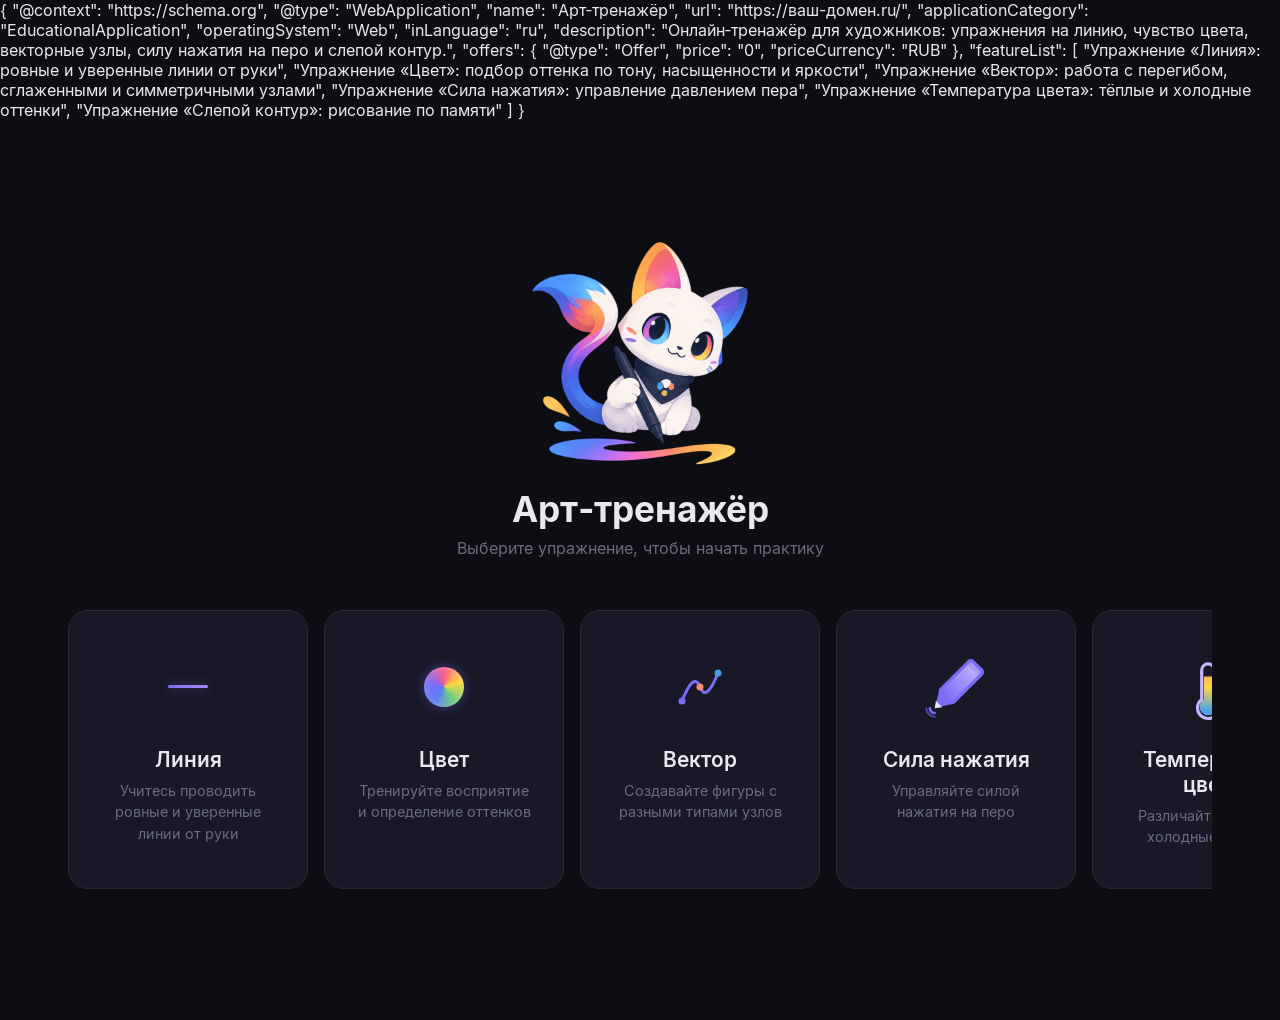
==== index.html @ abe018bd "Initial commit" ====
<!DOCTYPE html>
<html lang="ru">

<head>
    <meta charset="UTF-8">
    <meta name="viewport" content="width=device-width, initial-scale=1.0">

    <!-- === SEO === -->
    <meta name="description" content="Бесплатный онлайн‑тренажёр для художников: уверенные линии от руки, чувство цвета и его температура, работа с узлами вектора, сила нажатия на перо и слепой контур. Занимайтесь каждый день — прогресс сохраняется.">
    <meta name="robots" content="index, follow">
    <meta name="theme-color" content="#1a1a24">
    <link rel="canonical" href="https://drawtrainer.art/">
    <meta name="yandex-verification" content="c99fb7ca40ccc6b2" />

    <!-- Open Graph (как ссылка выглядит в соцсетях и мессенджерах) -->
    <meta property="og:type" content="website">
    <meta property="og:site_name" content="Арт‑тренажёр">
    <meta property="og:title" content="Арт‑тренажёр — упражнения для художников: линия, цвет, вектор, слепой контур">
    <meta property="og:description" content="Бесплатный онлайн‑тренажёр для художников: уверенные линии, чувство цвета, работа с вектором и слепой контур. Практикуйтесь каждый день.">
    <meta property="og:url" content="https://drawtrainer.art/">
    <meta property="og:image" content="https://drawtrainer.art/og-cover.png">
    <meta property="og:locale" content="ru_RU">
    <meta name="twitter:card" content="summary_large_image">
    <meta name="twitter:title" content="Арт‑тренажёр — упражнения для художников">
    <meta name="twitter:description" content="Линия, цвет, вектор, сила нажатия и слепой контур — бесплатные ежедневные упражнения для художников.">
    <meta name="twitter:image" content="https://drawtrainer.art/og-cover.png">

    <!-- Структурированные данные для расширенного сниппета в поиске -->
    {
      "@context": "https://schema.org",
      "@type": "WebApplication",
      "name": "Арт‑тренажёр",
      "url": "https://ваш-домен.ru/",
      "applicationCategory": "EducationalApplication",
      "operatingSystem": "Web",
      "inLanguage": "ru",
      "description": "Онлайн‑тренажёр для художников: упражнения на линию, чувство цвета, векторные узлы, силу нажатия на перо и слепой контур.",
      "offers": { "@type": "Offer", "price": "0", "priceCurrency": "RUB" },
      "featureList": [
        "Упражнение «Линия»: ровные и уверенные линии от руки",
        "Упражнение «Цвет»: подбор оттенка по тону, насыщенности и яркости",
        "Упражнение «Вектор»: работа с перегибом, сглаженными и симметричными узлами",
        "Упражнение «Сила нажатия»: управление давлением пера",
        "Упражнение «Температура цвета»: тёплые и холодные оттенки",
        "Упражнение «Слепой контур»: рисование по памяти"
      ]
    }
    </script>
    <title>Арт‑тренажёр — бесплатные упражнения для художников: линия, цвет, вектор, слепой контур</title>
    <link rel="stylesheet" href="styles.css">
    <link rel="icon" href="favicon.png" type="image/x-icon">
    <style>
        /* --- Экран «Сила нажатия» --- */
        #screen-pressure {
            display: none;
            flex-direction: column;
            height: 100vh;
            width: 100%;
        }

        #pressure-playfield {
            position: relative;
            display: flex;
            flex-direction: column;
            flex: 1 1 auto;
            padding: 0 1rem 0.5rem;
            gap: 0.5rem;
            min-height: 0;
        }

        .pressure-hud {
            display: flex;
            gap: 1.5rem;
            align-items: center;
            justify-content: flex-end;
            padding: 0.25rem 0.15rem;
        }

        .pressure-hud .hud-item {
            display: flex;
            flex-direction: column;
            align-items: flex-end;
            line-height: 1.1;
        }

        .pressure-hud .hud-label {
            font-size: 0.7rem;
            text-transform: uppercase;
            letter-spacing: 0.05em;
            color: rgba(255, 255, 255, 0.45);
        }

        .pressure-hud .hud-value {
            display: inline-block;
            font-size: 1.35rem;
            font-weight: 700;
            font-variant-numeric: tabular-nums;
            color: #c4b5fd;
        }

        .pressure-hud .hud-speed .hud-value {
            color: #7dd3fc;
            transition: color 0.35s ease;
        }

        .pressure-hud .hud-speed.pulse .hud-value {
            animation: speedPulse 0.65s ease;
        }

        .pressure-hud .hud-best .hud-value {
            color: #ffd93d;
            font-size: 1.1rem;
        }

        @keyframes speedPulse {
            0% { transform: scale(1); color: #7dd3fc; text-shadow: none; }
            18% { transform: scale(1.55); color: #ffd93d; text-shadow: 0 0 18px rgba(255, 217, 61, 0.95), 0 0 36px rgba(255, 217, 61, 0.55); }
            55% { transform: scale(1.18); color: #ffd93d; text-shadow: 0 0 10px rgba(255, 217, 61, 0.45); }
            100% { transform: scale(1); color: #7dd3fc; text-shadow: none; }
        }

        .pressure-settings {
            display: flex;
            align-items: center;
            gap: 0.75rem;
            padding: 0.5rem 0.85rem;
            border-radius: 10px;
            background: rgba(255, 255, 255, 0.04);
            border: 1px solid rgba(255, 255, 255, 0.06);
            font-size: 0.9rem;
            color: rgba(255, 255, 255, 0.8);
            flex-wrap: wrap;
        }

        .pressure-settings label {
            display: flex;
            align-items: center;
            gap: 0.5rem;
            flex: 1 1 180px;
            min-width: 0;
        }

        .pressure-settings .btn-reset-game {
            flex: 0 0 auto;
        }

        .pressure-settings #pressure-smooth-val {
            min-width: 2ch;
            text-align: right;
            font-variant-numeric: tabular-nums;
            color: #c4b5fd;
            font-weight: 600;
        }

        .pressure-settings input[type="range"] {
            flex: 1 1 auto;
            min-width: 100px;
            accent-color: #7b6cf6;
            cursor: pointer;
        }

        .pressure-settings #pressure-sens-val {
            min-width: 2.5ch;
            text-align: right;
            font-variant-numeric: tabular-nums;
            color: #c4b5fd;
            font-weight: 600;
        }

        .pressure-settings .btn-reset-game {
            border: 1px solid rgba(255, 255, 255, 0.12);
            background: transparent;
            color: rgba(255, 255, 255, 0.75);
            padding: 0.35rem 0.85rem;
            border-radius: 8px;
            font-size: 0.85rem;
            cursor: pointer;
            font-family: inherit;
            transition: background 0.15s ease;
        }

        .pressure-settings .btn-reset-game:hover {
            background: rgba(255, 255, 255, 0.06);
            color: #fff;
        }

        #pressure-canvas-wrap {
            position: relative;
            flex: 1 1 auto;
            min-height: 260px;
            border-radius: 14px;
            overflow: hidden;
            background: #1a1a24;
            box-shadow: 0 8px 30px rgba(0, 0, 0, 0.35), inset 0 0 0 1px rgba(255, 255, 255, 0.05);
        }

        #pressureCanvas {
            display: block;
            touch-action: none;
            cursor: crosshair;
        }

        .speed-up-flash {
            position: absolute;
            left: 50%;
            top: 42%;
            transform: translate(-50%, -50%);
            font-size: 2.2rem;
            font-weight: 800;
            letter-spacing: 0.02em;
            color: #ffd93d;
            text-shadow: 0 0 22px rgba(255, 217, 61, 0.9), 0 0 44px rgba(255, 217, 61, 0.4);
            pointer-events: none;
            opacity: 0;
            z-index: 5;
            user-select: none;
            -webkit-user-select: none;
        }

        .speed-up-flash.show {
            animation: speedFlash 0.9s ease-out forwards;
        }

        @keyframes speedFlash {
            0% { opacity: 0; transform: translate(-50%, 0) scale(0.4); }
            18% { opacity: 1; transform: translate(-50%, -6px) scale(1.35); }
            55% { opacity: 1; transform: translate(-50%, -22px) scale(1.1); }
            100% { opacity: 0; transform: translate(-50%, -66px) scale(1); }
        }

        .pressure-hint {
            text-align: center;
            font-size: 0.85rem;
            color: rgba(255, 255, 255, 0.55);
            padding: 0.15rem 0.5rem 0.4rem;
            user-select: none;
            min-height: 1.4em;
        }

        #pressure-modal-start,
        #pressure-modal-fail {
            position: absolute;
            inset: 0;
            background: rgba(0, 0, 0, 0.85);
            backdrop-filter: blur(4px);
            -webkit-backdrop-filter: blur(4px);
            display: flex;
            align-items: center;
            justify-content: center;
            flex-direction: column;
            z-index: 20;
            padding: 1rem;
            text-align: center;
            touch-action: none;
            -webkit-touch-callout: none;
            user-select: none;
            -webkit-user-select: none;
        }

                .card-icon.icon-temperature {
            display: flex;
            align-items: center;
            justify-content: center;
        }
        .card-icon.icon-temperature svg {
            width: 70%;  /* Уменьшаем до 80%, чтобы сравняться с пером */
            height: 100%;
            display: block;
        }

        #screen-temperature {
            display: none;
            flex-direction: column;
            height: 100vh;
            height: 100dvh;
            width: 100%;
            overflow: hidden;
        }

        #screen-temperature.hidden {
            display: none;
        }

        .temperature-content {
            position: relative;
            flex: 1 1 auto;
            min-height: 0;
            display: flex;
            flex-direction: column;
            padding: 0.5rem 1rem 1rem;
            overflow-y: auto;
        }

        #temperature-game-screen {
            display: flex;
            flex-direction: column;
            gap: 1rem;
            flex: 1 1 auto;
        }

        .temperature-hud {
            display: flex;
            justify-content: space-between;
            gap: 1rem;
            padding: 0.5rem 0.85rem;
            background: rgba(255, 255, 255, 0.04);
            border-radius: 10px;
            border: 1px solid rgba(255, 255, 255, 0.06);
        }

        .temperature-hud-item {
            display: flex;
            flex-direction: column;
        }

        .temperature-hud-label {
            font-size: 0.7rem;
            text-transform: uppercase;
            letter-spacing: 0.05em;
            color: rgba(255, 255, 255, 0.45);
        }

        .temperature-hud-value {
            font-size: 1.05rem;
            font-weight: 600;
            font-variant-numeric: tabular-nums;
            color: #c4b5fd;
        }

        .temperature-play-area {
            flex: 1 1 auto;
            display: flex;
            align-items: center;
            justify-content: center;
            min-height: 220px;
            padding: 0.75rem 0;
        }

        #temperature-color-swatch {
            width: min(65vw, 260px);
            height: min(65vw, 260px);
            border-radius: 16px;
            box-shadow: 0 8px 30px rgba(0, 0, 0, 0.4), inset 0 0 0 1px rgba(255, 255, 255, 0.08);
            transition: background 0.3s ease;
        }

        #temperature-pair-area {
            display: flex;
            gap: 1rem;
            width: 100%;
            max-width: 500px;
            justify-content: center;
        }

        .temperature-pair-swatch {
            flex: 1 1 0;
            aspect-ratio: 1 / 1;
            max-width: 200px;
            border-radius: 16px;
            border: 3px solid transparent;
            cursor: pointer;
            font-family: inherit;
            transition: border-color 0.15s ease, transform 0.1s ease, box-shadow 0.15s ease;
            box-shadow: 0 8px 24px rgba(0, 0, 0, 0.35), inset 0 0 0 1px rgba(255, 255, 255, 0.08);
            padding: 0;
        }

        .temperature-pair-swatch:hover:not(:disabled) {
            border-color: rgba(196, 181, 253, 0.55);
            transform: scale(1.02);
        }

        .temperature-pair-swatch:disabled {
            cursor: default;
            pointer-events: none;
        }

        .temperature-pair-swatch.correct {
            border-color: #6bcf7f;
            box-shadow: 0 0 0 3px rgba(107, 207, 127, 0.4), 0 8px 24px rgba(0, 0, 0, 0.35);
        }
        .temperature-pair-swatch.incorrect {
            border-color: #f05e5e;
            box-shadow: 0 0 0 3px rgba(240, 94, 94, 0.4), 0 8px 24px rgba(0, 0, 0, 0.35);
        }

        .temperature-controls {
            display: flex;
            flex-direction: column;
            gap: 0.5rem;
            padding: 0.75rem 0.85rem;
            background: rgba(255, 255, 255, 0.04);
            border-radius: 10px;
            border: 1px solid rgba(255, 255, 255, 0.06);
        }

        .temperature-slider-labels {
            display: flex;
            justify-content: space-between;
            font-size: 0.75rem;
            color: rgba(255, 255, 255, 0.55);
        }

        #temperature-slider {
            width: 100%;
            height: 26px;
            accent-color: #7b6cf6;
            cursor: pointer;
        }
        #temperature-slider:disabled {
            cursor: default;
            opacity: 0.6;
        }

        .temperature-slider-value {
            display: flex;
            justify-content: center;
        }

        .temperature-slider-value span {
            font-size: 1.3rem;
            font-weight: 700;
            font-variant-numeric: tabular-nums;
            color: #c4b5fd;
            min-width: 3ch;
            text-align: center;
        }

        #temperature-check-btn {
            align-self: center;
        }

        #temperature-check-btn:disabled {
            opacity: 0.45;
            cursor: not-allowed;
        }

        .temperature-pair-instruction {
            text-align: center;
            font-size: 0.9rem;
            color: rgba(255, 255, 255, 0.65);
            padding: 0.25rem 0;
        }

        .temperature-feedback {
            min-height: 3em;
            display: flex;
            flex-direction: column;
            align-items: center;
            justify-content: center;
            gap: 0.25rem;
            padding: 0.5rem 0.75rem;
            border-radius: 10px;
            font-size: 0.9rem;
            text-align: center;
            transition: background 0.2s ease;
        }
        .temperature-feedback.ok {
            background: rgba(107, 207, 127, 0.12);
            color: #8ee89f;
        }
        .temperature-feedback.warn {
            background: rgba(255, 200, 60, 0.12);
            color: #ffd93d;
        }
        .temperature-feedback.err {
            background: rgba(240, 94, 94, 0.12);
            color: #f08080;
        }

        .temperature-feedback .temperature-feedback-main {
            font-weight: 600;
            font-size: 1rem;
        }
        .temperature-feedback .temperature-feedback-detail {
            font-size: 0.85rem;
            opacity: 0.85;
        }

        .temperature-modal {
            position: absolute;
            inset: 0;
            background: rgba(0, 0, 0, 0.85);
            backdrop-filter: blur(4px);
            -webkit-backdrop-filter: blur(4px);
            display: flex;
            align-items: center;
            justify-content: center;
            z-index: 20;
            padding: 1rem;
            text-align: center;
            touch-action: none;
        }

        .temperature-tip {
            font-size: 0.8rem;
            color: rgba(255, 255, 255, 0.45);
            text-align: center;
            padding: 0 0.5rem;
            margin-top: -0.25rem;
            line-height: 1.35;
        }

        @media (max-width: 420px) {
            .temperature-tip {
                font-size: 0.75rem;
            }
        }
    </style>
</head>

<body>
    <!-- Yandex.Metrika counter -->
<script type="text/javascript">
    (function(m,e,t,r,i,k,a){
        m[i]=m[i]||function(){(m[i].a=m[i].a||[]).push(arguments)};
        m[i].l=1*new Date();
        for (var j = 0; j < document.scripts.length; j++) {if (document.scripts[j].src === r) { return; }}
        k=e.createElement(t),a=e.getElementsByTagName(t)[0],k.async=1,k.src=r,a.parentNode.insertBefore(k,a)
    })(window, document,'script','https://mc.yandex.ru/metrika/tag.js?id=114310642', 'ym');

    ym(114310642, 'init', {ssr:true, webvisor:true, clickmap:true, ecommerce:"dataLayer", referrer: document.referrer, url: location.href, accurateTrackBounce:true, trackLinks:true});
</script>
<noscript><div><img src="https://mc.yandex.ru/watch/114310642" style="position:absolute; left:-9999px;" alt="" /></div></noscript>
<!-- /Yandex.Metrika counter -->

    <!-- Текстовый блок для поисковых систем и пользователей без JavaScript -->
    <noscript>
        <div style="max-width:640px;margin:2rem auto;padding:1rem 1.5rem;background:rgba(255,255,255,0.05);border-radius:12px;color:#c4b5fd;font-size:0.95rem;">
            <h2>Арт‑тренажёр — упражнения для художников</h2>
            <p>Бесплатный веб‑тренажёр для ежедневной практики рисования. В него входят шесть упражнений:</p>
            <ul>
                <li><strong>Линия</strong> — учит проводить ровные и уверенные линии от руки;</li>
                <li><strong>Цвет</strong> — тренирует восприятие оттенков по тону, насыщенности и яркости;</li>
                <li><strong>Вектор</strong> — работа с узлами и направляющими кривых;</li>
                <li><strong>Сила нажатия</strong> — управление давлением на перо;</li>
                <li><strong>Температура цвета</strong> — различение тёплых и холодных оттенков;</li>
                <li><strong>Слепой контур</strong> — запоминание фигуры и рисование по памяти.</li>
            </ul>
            <p>Для работы приложения включите JavaScript.</p>
        </div>
    </noscript>

    <div id="screen-menu">
        <header class="header">
            <img class="logo" src="mascot.png" alt="Логотип Арт‑тренажёра — маскот приложения">
            <h1>Арт‑тренажёр</h1>
            <p>Выберите упражнение, чтобы начать практику</p>
        </header>
        <nav class="menu">
            <a href="#" onclick="App.startExercise('line'); return false;">
                <div class="card-icon icon-line"></div>
                <div class="card-title">Линия</div>
                <div class="card-desc">Учитесь проводить ровные и уверенные линии от руки</div>
            </a>
            <a href="#" onclick="App.startExercise('color'); return false;">
                <div class="card-icon icon-color"></div>
                <div class="card-title">Цвет</div>
                <div class="card-desc">Тренируйте восприятие и определение оттенков</div>
            </a>
            <a href="#" onclick="App.startExercise('vector'); return false;">
                <div class="card-icon icon-vector"></div>
                <div class="card-title">Вектор</div>
                <div class="card-desc">Создавайте фигуры с разными типами узлов</div>
            </a>
            <a href="#" onclick="App.startExercise('pressure'); return false;">
                <div class="card-icon icon-pressure">
                    <svg viewBox="0 0 24 24" xmlns="http://www.w3.org/2000/svg" aria-hidden="true">
                        <g transform="rotate(45 12 12)">
                            <rect x="9" y="2" width="6" height="15" rx="1" fill="url(#pencilGrad)" stroke="#7b6cf6" stroke-width="1.1"/>
                            <path d="M9 17 L 15 17 L 12 22 Z" fill="#7b6cf6"/>
                            <path d="M10.5 20 L 12 22 L 13.5 20 Z" fill="#fff" opacity="0.85"/>
                            <rect x="9" y="2" width="6" height="2" fill="#7b6cf6" opacity="0.35"/>
                        </g>
                        <defs>
                            <linearGradient id="pencilGrad" x1="0" y1="0" x2="0" y2="1">
                                <stop offset="0%" stop-color="#c4b5fd"/>
                                <stop offset="100%" stop-color="#7b6cf6"/>
                            </linearGradient>
                        </defs>
                        <path d="M 4.9 20.7 A 1.6 1.6 0 0 1 3.3 19.1" stroke="#7b6cf6" stroke-width="0.9" fill="none" stroke-linecap="round" opacity="0.95"/>
                        <path d="M 4.9 21.9 A 2.8 2.8 0 0 1 2.1 19.1" stroke="#7b6cf6" stroke-width="0.7" fill="none" stroke-linecap="round" opacity="0.55"/>
                    </svg>
                </div>
                <div class="card-title">Сила нажатия</div>
                <div class="card-desc">Управляйте силой нажатия на перо</div>
            </a>
                                                            <a href="#" onclick="App.startExercise('temperature'); return false;">
                <div class="card-icon icon-temperature">
                    <svg viewBox="0 0 24 24" xmlns="http://www.w3.org/2000/svg" aria-hidden="true">
                        <defs>
                            <linearGradient id="tempGrad" x1="0" y1="23" x2="0" y2="1" gradientUnits="userSpaceOnUse">
                                <stop offset="0%" stop-color="#4ea3e8"/>
                                <stop offset="50%" stop-color="#ffd93d"/>
                                <stop offset="100%" stop-color="#fc8c70"/>
                            </linearGradient>
                        </defs>
                        
                        <!-- Шкала с делениями -->
                        <line x1="15" y1="6" x2="20" y2="6" stroke="url(#tempGrad)" stroke-width="1.8" stroke-linecap="round"/>
                        <line x1="15" y1="10" x2="18" y2="10" stroke="url(#tempGrad)" stroke-width="1.8" stroke-linecap="round"/>
                        <line x1="15" y1="14" x2="20" y2="14" stroke="url(#tempGrad)" stroke-width="1.8" stroke-linecap="round"/>
                        <line x1="15" y1="18" x2="18" y2="18" stroke="url(#tempGrad)" stroke-width="1.8" stroke-linecap="round"/>

                        <!-- Жидкость внутри (градиент) -->
                        <path d="M 8 7 L 12 7 L 12 18 A 4 4 0 1 1 8 18 Z" fill="url(#tempGrad)"/>
                        
                        <!-- Контур термометра (светло-фиолетовый) -->
                        <path d="M 7 4 A 3 3 0 0 1 13 4 L 13 18 A 5 5 0 1 1 7 18 Z" fill="none" stroke="#c4b5fd" stroke-width="1.5" stroke-linejoin="round"/>
                    </svg>
                </div>
                <div class="card-title" style="text-align:center">Температура цвета</div>
                <div class="card-desc">Различайте тёплые и холодные оттенки</div>
            </a>

                        <a href="#" onclick="App.startExercise('blind'); return false;">
                <div class="card-icon icon-blind">
                    <svg viewBox="0 0 24 24" xmlns="http://www.w3.org/2000/svg" aria-hidden="true">
                        <path d="M12 5C6 5 2 12 2 12C2 12 6 19 12 19C18 19 22 12 22 12C22 12 18 5 12 5Z" fill="none" stroke="#c4b5fd" stroke-width="2" stroke-linejoin="round"/>
                        <circle cx="12" cy="12" r="3" fill="#c4b5fd"/>
                        <path d="M4 4 L20 20" stroke="#fc8c70" stroke-width="2.5" stroke-linecap="round"/>
                    </svg>
                </div>
                <div class="card-title">Слепой контур</div>
                <div class="card-desc">Запоминайте фигуру и рисуйте её по памяти, не видя холста</div>
            </a>
        </nav>
    </div>

    <!-- LINE EXERCISE -->
    <div id="screen-exercise">
        <div class="exercise-header">
            <div class="exercise-header-left">
                <button class="btn-back-menu" onclick="App.backToMenu()" title="В главное меню">←</button>
                <div>
                    <div class="exercise-title">Упражнение: Линия</div>
                    <div class="exercise-status">Фигура <span id="fig-num">1</span> из <span id="fig-total">10</span></div>
                </div>
            </div>
            <div class="level-badge" id="level-display">Уровень 1</div>
        </div>

        <div id="canvas-container">
            <canvas id="drawingCanvas"></canvas>

            <button id="btn-show-hint" class="btn-show-hint" onclick="Line.showHint()" style="display:none">
                Показать фигуру
            </button>
            <button id="btn-restart" class="btn-restart" onclick="Line.restartCurrentFigure()" style="display:none">
                Заново
            </button>

            <div id="modal-start">
                <div class="modal-card">
                    <div class="modal-title">Готовы к упражнению?</div>
                    <div class="modal-desc">
                        Ведите перо (или мышь) строго по серому контуру, не выходя за его границы.
                        Начинайте с фиолетового круга. Если выйдете за линию или отпустите перо —
                        прогресс сбросится к последнему чекпоинту, и чтобы продолжить,
                        нужно снова вернуться к нему. Уже пройденные отрезки сохраняются.
                    </div>
                    <div class="modal-actions">
                        <button class="btn-resume" id="btn-resume" style="display:none" onclick="Line.resumeProgress()">Продолжить</button>
                        <button class="btn-start" id="btn-fresh" onclick="Line.startFresh()">Начать заново</button>
                    </div>
                </div>
            </div>

            <div id="modal-win">
                <div class="win-icon">🎉</div>
                <div class="win-title">Уровень пройден!</div>
                <div class="win-desc">Вы обвели все <span id="win-fig-total">10</span> фигур.</div>
                <div class="modal-actions">
                    <button class="btn-start" id="btn-next-level" onclick="Line.nextLevel()">Следующий уровень</button>
                    <button class="btn-back" onclick="Line.resetLevel()">Заново</button>
                </div>
            </div>
        </div>

        <div id="dev-panel" class="hidden">
            <div class="dev-title">Режим разработчика (D+V — закрыть)</div>
            <div id="dev-content"></div>
        </div>
    </div>

    <!-- COLOR EXERCISE -->
    <div id="screen-color">
        <div class="exercise-header">
            <div class="exercise-header-left">
                <button class="btn-back-menu" onclick="App.backToMenu()" title="В главное меню">←</button>
                <div>
                    <div class="exercise-title">Упражнение: Цвет</div>
                    <div class="exercise-status">
                        Стадия <span id="color-round-num">1</span> из 5 ·
                        Допуск ±<span id="color-tol-num">25</span>%
                    </div>
                </div>
            </div>
            <div class="level-badge" id="color-level-display">Уровень 1</div>
        </div>

        <div id="color-playfield">
            <div class="color-compare">
                <div class="color-swatch-wrap">
                    <div class="swatch-label">Цель</div>
                    <div class="color-swatch" id="color-target"></div>
                </div>
                <div class="color-swatch-wrap">
                    <div class="swatch-label">Ваш цвет</div>
                    <div class="color-swatch" id="color-guess"></div>
                </div>
            </div>

            <div class="color-sliders">
                <div class="slider-row" id="slider-row-h">
                    <div class="slider-header">
                        <span>Тон</span>
                        <span class="slider-value"><span id="val-h">0</span>°</span>
                    </div>
                    <input type="range" id="slider-h" min="0" max="360" step="1" value="0">
                </div>
                <div class="slider-row locked" id="slider-row-s">
                    <div class="slider-header">
                        <span>Насыщенность <span class="lock-icon" id="lock-s">🔒</span></span>
                        <span class="slider-value"><span id="val-s">50</span></span>
                    </div>
                    <input type="range" id="slider-s" min="0" max="100" step="1" value="50" disabled>
                </div>
                <div class="slider-row locked" id="slider-row-b">
                    <div class="slider-header">
                        <span>Яркость <span class="lock-icon" id="lock-b">🔒</span></span>
                        <span class="slider-value"><span id="val-b">50</span></span>
                    </div>
                    <input type="range" id="slider-b" min="0" max="100" step="1" value="50" disabled>
                </div>
            </div>

            <div class="color-actions">
                <button class="btn-primary" id="btn-check-color" onclick="Color.checkColorGuess()">Проверить</button>
            </div>

            <div class="color-feedback" id="color-feedback"></div>

            <div id="color-modal-start" style="position:absolute;top:0;left:0;width:100%;height:100%;background:rgba(0,0,0,0.85);display:flex;align-items:center;justify-content:center;z-index:20;padding:1rem;backdrop-filter:blur(4px);">
                <div class="modal-card">
                    <div class="modal-title">Готовы угадывать цвета?</div>
                    <div class="modal-desc">
                        Сравнивайте свой цвет с цветом-целью и двигайте ползунки, пока они не совпадут.
                        На 2-м уровне открывается насыщенность, на 3-м — яркость.
                        На каждой стадии допуск уменьшается: 25% → 20% → 15% → 10% → 5%.
                        Нужно угадать 5 цветов подряд. После проверки вы увидите, на сколько
                        процентов совпали с целью.
                    </div>
                    <div class="modal-actions">
                        <button class="btn-resume" id="color-btn-resume" style="display:none" onclick="Color.resumeColorProgress()">Продолжить</button>
                        <button class="btn-start" id="color-btn-fresh" onclick="Color.startFreshColor()">Начать заново</button>
                    </div>
                </div>
            </div>

            <div id="color-modal-win" style="position:absolute;top:0;left:0;width:100%;height:100%;background:rgba(0,0,0,0.85);display:none;align-items:center;justify-content:center;z-index:20;padding:1rem;flex-direction:column;">
                <div class="win-icon">🎉</div>
                <div class="win-title" id="color-win-title">Уровень пройден!</div>
                <div class="win-desc" id="color-win-desc">Вы угадали все 5 цветов.</div>
                <div class="modal-actions">
                    <button class="btn-start" id="color-btn-next-level" onclick="Color.nextColorLevel()">Следующий уровень</button>
                    <button class="btn-back" onclick="Color.resetColorLevel()">Заново</button>
                </div>
            </div>
        </div>

        <div id="color-dev-panel" class="hidden">
            <div class="dev-title">Режим разработчика (D+V — закрыть)</div>
            <div id="color-dev-content"></div>
        </div>
    </div>

    <!-- VECTOR EXERCISE -->
    <div id="screen-vector">
        <div class="exercise-header">
            <div class="exercise-header-left">
                <button class="btn-back-menu" onclick="App.backToMenu()" title="В главное меню">←</button>
                <div>
                    <div class="exercise-title">Упражнение: Вектор</div>
                    <div class="exercise-status">Фигура <span id="vector-fig-num">1</span> из <span id="vector-fig-total">10</span></div>
                </div>
            </div>
            <div class="level-badge" id="vector-level-display">Уровень 1</div>
        </div>

        <div id="vector-playfield">
            <div class="vector-stats">
                <span>Совпадение</span>
                <div class="vector-match-bar">
                    <div class="vector-match-fill" id="vector-match-fill"></div>
                </div>
                <span id="vector-match-percent">0%</span>
            </div>

            <div id="vector-canvas-container">
                <canvas id="vectorCanvas"></canvas>

                <div id="vector-modal-start" style="position:absolute;top:0;left:0;width:100%;height:100%;background:rgba(0,0,0,0.85);display:flex;align-items:center;justify-content:center;z-index:20;padding:1rem;backdrop-filter:blur(4px);">
                    <div class="modal-card">
                        <div class="modal-title">Готовы к векторным фигурам?</div>
                        <div class="modal-desc">
                            Серая линия — эталон. Цветные точки — узлы, которые нельзя двигать.
                            Тяните <b>направляющие</b> (цветные кружки на конце линий), чтобы
                            изогнуть свою фигуру и совместить её с эталоном.
                            <br><br>
                            Цвет узла определяет поведение направляющих:
                            <br>
                            <span style="color:#7b6cf6">● Перегиб</span> — независимые.
                            <br>
                            <span style="color:#FC8C70">● Сглаженный</span> — коллинеарны, длины разные.
                            <br>
                            <span style="color:#439FE1">● Симметричный</span> — коллинеарны и равны.
                        </div>
                        <div class="modal-actions">
                            <button class="btn-resume" id="vector-btn-resume" style="display:none" onclick="Vector.resumeVectorProgress()">Продолжить</button>
                            <button class="btn-start" onclick="Vector.startFreshVector()">Начать заново</button>
                        </div>
                    </div>
                </div>

                <div id="vector-modal-win" style="position:absolute;top:0;left:0;width:100%;height:100%;background:rgba(0,0,0,0.85);display:none;align-items:center;justify-content:center;z-index:20;padding:1rem;flex-direction:column;">
                    <div class="win-icon">🎉</div>
                    <div class="win-title" id="vector-win-title">Уровень пройден!</div>
                    <div class="win-desc" id="vector-win-desc">Вы совместили все фигуры уровня.</div>
                    <div class="modal-actions">
                        <button class="btn-start" id="vector-btn-next-level" onclick="Vector.nextVectorLevel()">Следующий уровень</button>
                        <button class="btn-back" onclick="Vector.resetVectorLevel()">Заново</button>
                    </div>
                </div>
            </div>

            <div class="vector-legend">
                <span><span class="sw" style="background:#7b6cf6"></span>Перегиб</span>
                <span><span class="sw" style="background:#FC8C70"></span>Сглаженный</span>
                <span><span class="sw" style="background:#439FE1"></span>Симметричный</span>
            </div>

            <div class="vector-hint">Тяните направляющие</div>
        </div>

        <div id="vector-dev-panel" class="hidden">
            <div class="dev-title">Режим разработчика (D+V — закрыть)</div>
            <div id="vector-dev-content"></div>
        </div>
    </div>

    <!-- TEMPERATURE EXERCISE -->
    <div id="screen-temperature">
        <div class="exercise-header">
            <div class="exercise-header-left">
                <button class="btn-back-menu" onclick="App.backToMenu()" title="В главное меню">←</button>
                <div>
                    <div class="exercise-title">Упражнение: Температура цвета</div>
                    <div class="exercise-status" id="temperature-subtitle">Уровень 1 из 3</div>
                </div>
            </div>
            <div style="display: flex; align-items: center; gap: 0.5rem;">
                <button class="btn-back-menu" id="temperature-btn-restart" title="Начать заново с 1 уровня" style="width: auto; padding: 0 0.75rem; font-size: 0.8rem; font-family: inherit; color: white;">
                    Заново
                </button>
                <div class="level-badge" id="temperature-level-display">1 / 3</div>
            </div>
        </div>

        <div class="temperature-content">
            <div id="temperature-game-screen">
                <div class="temperature-hud">
                    <div class="temperature-hud-item">
                        <span class="temperature-hud-label">Раунд</span>
                        <span class="temperature-hud-value"><span id="temperature-round-current">1</span> / <span id="temperature-round-total">10</span></span>
                    </div>
                    <div class="temperature-hud-item">
                        <span class="temperature-hud-label">Точность</span>
                        <span class="temperature-hud-value" id="temperature-accuracy">—</span>
                    </div>
                </div>

                <div class="temperature-tip" id="temperature-tip">
                    💡 Насыщенные цвета выражают температуру ярче. Пастельные и приглушённые оттенки — ближе к нейтральным.
                </div>

                <div class="temperature-play-area">
                    <div id="temperature-color-swatch"></div>
                    <div id="temperature-pair-area" style="display:none">
                        <button class="temperature-pair-swatch" data-index="0" aria-label="Левый цвет"></button>
                        <button class="temperature-pair-swatch" data-index="1" aria-label="Правый цвет"></button>
                    </div>
                </div>

                <div id="temperature-slider-controls" class="temperature-controls">
                    <div class="temperature-slider-labels">
                        <span>❄ очень холодный</span>
                        <span>очень тёплый 🔥</span>
                    </div>
                    <input type="range" id="temperature-slider" min="-100" max="100" value="0" step="1">
                    <div class="temperature-slider-value"><span id="temperature-value">0</span></div>
                    <button class="btn-start" id="temperature-check-btn">Проверить</button>
                </div>

                <div id="temperature-pair-controls" class="temperature-controls" style="display:none">
                    <p class="temperature-pair-instruction">Нажмите на цвет, который кажется вам теплее</p>
                </div>

                <div id="temperature-feedback" class="temperature-feedback"></div>
            </div>

            <div id="temperature-result-modal" class="temperature-modal" style="display:none">
                <div class="modal-card">
                    <div class="modal-title" id="temperature-result-title">Уровень пройден!</div>
                    <div class="modal-desc" id="temperature-result-message">Точность: 0%</div>
                    <div class="modal-actions">
                        <button class="btn-back" id="temperature-btn-menu">В главное меню</button>
                        <button class="btn-back" id="temperature-btn-retry">Повторить</button>
                        <button class="btn-start" id="temperature-btn-next" style="display:none">Следующий уровень</button>
                    </div>
                </div>
            </div>
        </div>
    </div>

    <!-- PRESSURE EXERCISE -->
    <div id="screen-pressure">
        <div class="exercise-header">
            <div class="exercise-header-left">
                <button class="btn-back-menu" onclick="App.backToMenu()" title="В главное меню">←</button>
                <div>
                    <div class="exercise-title">Упражнение: Сила нажатия</div>
                    <div class="exercise-status">Бесконечный режим · каждые 50 м скорость +20%</div>
                </div>
            </div>
            <div class="level-badge" id="pressure-level-display">Полёт</div>
        </div>

        <div id="pressure-playfield">
            <div class="pressure-hud">
                <div class="hud-item">
                    <span class="hud-label">Метры</span>
                    <span class="hud-value" id="pressure-score-val">0</span>
                </div>
                <div class="hud-item hud-speed" id="pressure-speed-item">
                    <span class="hud-label">Скорость</span>
                    <span class="hud-value"><span id="pressure-speed-val">1.0</span>×</span>
                </div>
                <div class="hud-item hud-best">
                    <span class="hud-label">Рекорд</span>
                    <span class="hud-value" id="pressure-best-val">0</span>
                </div>
            </div>

            <div class="pressure-settings">
                <label>
                    Чувствительность: <span id="pressure-sens-val">2.0</span>×
                    <input type="range" id="pressure-sens" min="0.5" max="4.0" step="0.1" value="2.0">
                </label>
                <label>
                    Плавность: <span id="pressure-smooth-val">5</span>
                    <input type="range" id="pressure-smooth" min="1" max="10" step="1" value="5">
                </label>
                <label>
                    Кривая: <span id="pressure-curve-val">1.0</span>
                    <input type="range" id="pressure-curve" min="0.5" max="2.5" step="0.1" value="1.0">
                </label>
                <button class="btn-reset-game" onclick="Pressure.resetToIdle()" title="Сбросить игру">Сброс</button>
            </div>

            <div id="pressure-canvas-wrap">
                <canvas id="pressureCanvas"></canvas>

                <div class="speed-up-flash" id="pressure-speed-flash"></div>

                <div id="pressure-modal-start" style="display:flex">
                    <div class="modal-card">
                        <div class="modal-title">Готовы к полёту?</div>
                        <div class="modal-desc">
                            Держите перо на экране, чтобы шар двигался вверх. Нажмите сильнее — шар поднимется, слабее — опустится. Избегайте препятствий, которые появляются справа и летят навстречу. С каждым 50 метрами скорость шара увеличивается на 20%.
                        </div>
                        <div class="modal-actions">
                            <button class="btn-start" onclick="Pressure.beginFromModal()">Начать</button>
                        </div>
                    </div>
                </div>

                <div id="pressure-modal-fail" style="display:none">
                    <div class="win-icon">💥</div>
                    <div class="win-title">Столкновение!</div>
                    <div class="win-desc">Вы пролетели <b><span id="pressure-final-score">0</span> м</b>. Попробуйте ещё раз.</div>
                    <div class="modal-actions">
                        <button class="btn-start" onclick="Pressure.restart()">Ещё раз</button>
                        <button class="btn-back" onclick="App.backToMenu()">В меню</button>
                    </div>
                </div>
            </div>

            <div class="pressure-hint" id="pressure-hint">Коснитесь поля, чтобы начать</div>
        </div>
    </div>

    <input type="file" id="figure-file-input" accept=".js,application/javascript,text/javascript,text/plain" style="display:none">
    <input type="file" id="vector-file-input" accept=".js,application/javascript,text/javascript,text/plain" style="display:none">

        <!-- BLIND CONTOUR EXERCISE -->
    <div id="screen-blind">
        <div class="exercise-header">
            <div class="exercise-header-left">
                <button class="btn-back-menu" onclick="App.backToMenu()" title="В главное меню">←</button>
                <div>
                    <div class="exercise-title">Упражнение: Слепой контур</div>
                    <div class="exercise-status" id="blind-header-status">10 фигур подряд</div>
                </div>
            </div>
            <div class="level-badge" id="blind-level-display">1 / 10</div>
        </div>

        <div class="blind-content">
            <div class="blind-card">
                <div id="blind-screen-start" class="blind-screen active" style="text-align: center;">
                    <h2 class="blind-h1">Слепой контур</h2>
                    <p class="blind-lead">10 фигур подряд. Каждую показывают 5 секунд — запомните и нарисуйте по памяти, не видя холста. Очки суммируются.</p>
                    <button class="btn-start blind-btn" id="blind-start-btn">Начать</button>
                </div>

                <div id="blind-screen-memorize" class="blind-screen">
                    <div class="blind-progress" id="blind-memorize-progress"></div>
                    <div class="blind-round-label" id="blind-memorize-round-label">Раунд 1 / 10</div>
                    <div class="blind-timer" id="blind-memorize-timer">5.0 с</div>
                    <div class="blind-canvas-wrap"><canvas id="blind-memorize-canvas"></canvas></div>
                    <p class="blind-hint">Запоминайте...</p>
                </div>

                <div id="blind-screen-draw" class="blind-screen">
                    <div class="blind-progress" id="blind-draw-progress"></div>
                    <div class="blind-round-label" id="blind-draw-round-label">Раунд 1 / 10</div>
                    <div class="blind-canvas-wrap" id="blind-draw-wrap">
                        <canvas id="blind-drawing-canvas"></canvas>
                        <div class="blind-cursor-dot" id="blind-cursor-dot"></div>
                    </div>
                    <div class="blind-drawing-info">
                        <span>Слепое рисование</span>
                        <span id="blind-drawing-timer">0:00</span>
                    </div>
                    <button class="btn-start blind-btn" id="blind-done-btn">Готово</button>
                </div>

                <div id="blind-screen-result" class="blind-screen">
                    <div class="blind-progress" id="blind-result-progress"></div>
                    <div class="blind-round-label" id="blind-result-round-label">Раунд 1 / 10</div>
                    <div class="blind-result-score" id="blind-result-score">0</div>
                    <div class="blind-result-label" id="blind-result-label">за раунд</div>
                    <div class="blind-canvas-wrap"><canvas id="blind-result-canvas"></canvas></div>
                    <div class="blind-metrics">
                        <span>Совпадение<b id="blind-metric-iou">—</b></span>
                        <span>Смещение<b id="blind-metric-chamfer">—</b></span>
                    </div>
                    <div class="blind-total-line" id="blind-result-total">Всего: 0 из 100</div>
                    <button class="btn-start blind-btn" id="blind-next-btn">Следующий раунд</button>
                </div>

                <div id="blind-screen-final" class="blind-screen">
                    <h2 class="blind-h1" style="text-align:center;">Результаты</h2>
                    <div class="blind-final-total" id="blind-final-total">0</div>
                    <div class="blind-result-label">из 1000 очков</div>
                    <div class="blind-final-label" id="blind-final-label">—</div>
                    <div class="blind-final-list" id="blind-final-list"></div>
                    <button class="btn-start blind-btn" id="blind-restart-btn">Начать заново</button>
                </div>
            </div>
        </div>
    </div>

    <script src="js/core.js"></script>
    <script src="js/line.js"></script>
    <script src="js/color.js"></script>
    <script src="js/vector.js"></script>
    <script src="js/pressure.js"></script>
    <script src="js/temperature.js"></script>
     <script src="js/blind.js"></script>
    <script src="js/menu.js"></script>
</body>

</html>
---- styles.css ----
@font-face {
    font-family: 'Inter';
    src: url('Inter-Regular.woff2') format('woff2');
    font-weight: 400;
    font-display: swap;
}

@font-face {
    font-family: 'Inter';
    src: url('Inter-Medium.woff2') format('woff2');
    font-weight: 500;
    font-display: swap;
}

@font-face {
    font-family: 'Inter';
    src: url('Inter-SemiBold.woff2') format('woff2');
    font-weight: 600;
    font-display: swap;
}

@font-face {
    font-family: 'Inter';
    src: url('Inter-Bold.woff2') format('woff2');
    font-weight: 700;
    font-display: swap;
}

:root {
    --bg-dark: #0d0d14;
    --card-bg: #181826;
    --border-color: #2a2a3d;
    --text-main: #e8e8f0;
    --text-muted: #6b6b80;
    --accent-purple: #7b6cf6;
    --accent-blue: #5a7dfa;
    --success-green: #6bcf7f;
    --canvas-bg: #000000;
}

* {
    margin: 0;
    padding: 0;
    box-sizing: border-box;
    user-select: none;
    -webkit-user-select: none;
}

body {
    font-family: 'Inter', -apple-system, BlinkMacSystemFont, sans-serif;
    background: var(--bg-dark);
    min-height: 100vh;
    color: var(--text-main);
    overflow: hidden;
}

.hidden {
    display: none !important;
}

#screen-menu {
    display: flex;
    flex-direction: column;
    align-items: center;
    justify-content: center;
    min-height: 100vh;
    padding: 2rem;
}

.header {
    text-align: center;
    margin-bottom: 3rem;
}

.logo {
    display: block;
    width: 220px;
    height: 230px;
    object-fit: contain;
    margin: 0 auto 1.25rem;
    user-select: none;
    -webkit-user-drag: none;
}

.header h1 {
    font-size: 2.2rem;
    font-weight: 700;
    color: var(--text-main);
    margin-bottom: 0.5rem;
}

.header p {
    font-size: 1rem;
    color: var(--text-muted);
}

.menu {
    display: flex;
    gap: 2rem;
    max-width: 900px;
    width: 100%;
    flex-wrap: wrap;
    justify-content: center;
}

.menu a {
    flex: 1 1 220px;
    max-width: 260px;
    display: flex;
    flex-direction: column;
    align-items: center;
    text-decoration: none;
    background: var(--card-bg);
    border: 1px solid var(--border-color);
    border-radius: 1.25rem;
    padding: 2.5rem 2rem;
    transition: all 0.3s cubic-bezier(0.4, 0, 0.2, 1);
    cursor: pointer;
    position: relative;
    overflow: hidden;
}

.menu a:hover {
    background: #1e1e30;
    border-color: #3a3a52;
    transform: translateY(-4px);
    box-shadow: 0 12px 40px rgba(0, 0, 0, 0.4);
}

.card-icon {
    width: 72px;
    height: 72px;
    display: flex;
    align-items: center;
    justify-content: center;
    border-radius: 1rem;
    margin-bottom: 1.5rem;
    position: relative;
    z-index: 1;
}

.icon-line::after {
    content: '';
    width: 40px;
    height: 3px;
    background: linear-gradient(90deg, var(--accent-purple), #a78bfa);
    border-radius: 2px;
    box-shadow: 0 0 12px rgba(123, 108, 246, 0.5);
}

.icon-color::after {
    content: '';
    width: 40px;
    height: 40px;
    border-radius: 50%;
    background: conic-gradient(from 0deg,
            #ff5c8a, #ffd93d, #6bcf7f, #5a7dfa, #7b6cf6, #ff5c8a);
    box-shadow:
        0 0 12px rgba(123, 108, 246, 0.45),
        inset 0 0 10px rgba(255, 255, 255, 0.25);
}

.icon-vector::after {
    content: '';
    width: 52px;
    height: 44px;
    background-image: url("data:image/svg+xml;utf8,<svg xmlns='http://www.w3.org/2000/svg' viewBox='0 0 52 44'><path d='M8 36 Q 20 6, 26 22 T 44 8' fill='none' stroke='%237b6cf6' stroke-width='3' stroke-linecap='round'/><circle cx='8' cy='36' r='3.5' fill='%237b6cf6'/><circle cx='26' cy='22' r='3.5' fill='%23FC8C70'/><circle cx='44' cy='8' r='3.5' fill='%23439FE1'/></svg>");
    background-repeat: no-repeat;
    background-position: center;
    background-size: contain;
}

.card-title {
    font-size: 1.3rem;
    font-weight: 600;
    color: var(--text-main);
    margin-bottom: 0.5rem;
}

.card-desc {
    font-size: 0.9rem;
    color: var(--text-muted);
    text-align: center;
    line-height: 1.5;
}

#screen-exercise,
#screen-color,
#screen-vector,
#screen-pressure {
    display: none;
    flex-direction: column;
    height: 100vh;
    width: 100vw;
    background: var(--bg-dark);
    position: relative;
}

.exercise-header {
    padding: 1rem 2rem;
    border-bottom: 1px solid var(--border-color);
    display: flex;
    justify-content: space-between;
    align-items: center;
    background: #0f0f16;
    z-index: 10;
    flex-shrink: 0;
}

.exercise-header-left {
    display: flex;
    align-items: center;
}

.btn-back-menu {
    background: transparent;
    border: 1px solid var(--border-color);
    color: var(--text-main);
    width: 34px;
    height: 34px;
    border-radius: 50%;
    display: flex;
    align-items: center;
    justify-content: center;
    cursor: pointer;
    font-size: 1.1rem;
    font-family: inherit;
    margin-right: 0.85rem;
    transition: border-color 0.2s, background 0.2s, transform 0.15s ease;
    flex-shrink: 0;
}

.btn-back-menu:hover {
    border-color: var(--text-main);
    background: rgba(255, 255, 255, 0.06);
    transform: scale(1.1);
}

.exercise-title {
    font-size: 1.1rem;
    font-weight: 600;
    color: var(--text-main);
}

.exercise-status {
    font-size: 0.85rem;
    color: var(--text-muted);
}

.level-badge {
    background: rgba(123, 108, 246, 0.15);
    color: var(--accent-purple);
    padding: 0.25rem 0.75rem;
    border-radius: 99px;
    font-size: 0.75rem;
    font-weight: 700;
    text-transform: uppercase;
}

#canvas-container {
    flex: 1;
    display: flex;
    align-items: center;
    justify-content: center;
    background: #0a0a10;
    position: relative;
    overflow: hidden;
}

canvas {
    background: var(--canvas-bg);
    border-radius: 0.5rem;
    box-shadow: 0 20px 50px rgba(0, 0, 0, 0.5);
    max-width: 100%;
    max-height: 100%;
    display: block;
    cursor: crosshair;
    touch-action: none;
    -ms-touch-action: none;
}

.btn-show-hint {
    position: absolute;
    top: 1rem;
    right: 1rem;
    z-index: 15;
    background: rgba(123, 108, 246, 0.9);
    color: #fff;
    border: none;
    padding: 0.55rem 1.1rem;
    border-radius: 99px;
    font-weight: 600;
    font-size: 0.8rem;
    cursor: pointer;
    transition: background 0.2s, transform 0.1s, box-shadow 0.2s;
    box-shadow: 0 4px 14px rgba(0, 0, 0, 0.45);
    font-family: inherit;
}

.btn-show-hint:hover {
    background: var(--accent-purple);
    box-shadow: 0 4px 20px rgba(123, 108, 246, 0.55);
}

.btn-show-hint:active {
    transform: scale(0.96);
}

.btn-show-hint:disabled,
.btn-show-hint.disabled {
    background: rgba(80, 80, 100, 0.55);
    color: rgba(232, 232, 240, 0.45);
    cursor: not-allowed;
    box-shadow: none;
    pointer-events: none;
}

.btn-restart {
    position: absolute;
    top: 1rem;
    left: 1rem;
    z-index: 15;
    background: rgba(255, 107, 107, 0.9);
    color: #fff;
    border: none;
    padding: 0.55rem 1.1rem;
    border-radius: 99px;
    font-weight: 600;
    font-size: 0.8rem;
    cursor: pointer;
    transition: background 0.2s, transform 0.1s, box-shadow 0.2s;
    box-shadow: 0 4px 14px rgba(0, 0, 0, 0.45);
    font-family: inherit;
}

.btn-restart:hover {
    background: #ff6b6b;
    box-shadow: 0 4px 20px rgba(255, 107, 107, 0.55);
}

.btn-restart:active {
    transform: scale(0.96);
}

@media (max-width: 600px) {
    .btn-restart {
        top: 0.6rem;
        left: 0.6rem;
        font-size: 0.72rem;
        padding: 0.45rem 0.9rem;
    }
}

#modal-start,
#modal-win {
    position: absolute;
    top: 0;
    left: 0;
    width: 100%;
    height: 100%;
    background: rgba(0, 0, 0, 0.85);
    display: flex;
    flex-direction: column;
    align-items: center;
    justify-content: center;
    z-index: 20;
    padding: 1rem;
}

#modal-start {
    backdrop-filter: blur(4px);
}

#modal-win {
    display: none;
}

.modal-card {
    background: var(--card-bg);
    padding: 2rem;
    border-radius: 1.25rem;
    text-align: center;
    max-width: 500px;
    width: 100%;
    border: 1px solid var(--border-color);
}

.modal-title {
    font-size: 1.5rem;
    font-weight: 700;
    margin-bottom: 0.5rem;
    color: var(--text-main);
}

.modal-desc {
    color: var(--text-muted);
    margin-bottom: 1.5rem;
    line-height: 1.5;
}

.modal-actions {
    display: flex;
    gap: 0.75rem;
    justify-content: center;
    flex-wrap: wrap;
}

.btn-start {
    background: #ffd93d;
    color: #000;
    border: none;
    padding: 0.8rem 2rem;
    border-radius: 99px;
    font-weight: 700;
    cursor: pointer;
    transition: transform 0.2s, box-shadow 0.2s;
    font-family: inherit;
}

.btn-start:hover {
    transform: scale(1.05);
    box-shadow: 0 0 20px rgba(255, 217, 61, 0.4);
}

.btn-resume {
    background: var(--accent-purple);
    color: #fff;
    border: none;
    padding: 0.8rem 2rem;
    border-radius: 99px;
    font-weight: 700;
    cursor: pointer;
    transition: transform 0.2s, box-shadow 0.2s;
    font-family: inherit;
}

.btn-resume:hover {
    transform: scale(1.05);
    box-shadow: 0 0 20px rgba(123, 108, 246, 0.5);
}

.win-icon {
    width: 60px;
    height: 60px;
    background: var(--success-green);
    border-radius: 50%;
    display: flex;
    align-items: center;
    justify-content: center;
    color: white;
    font-size: 2rem;
    margin-bottom: 1rem;
}

.win-title {
    font-size: 1.8rem;
    font-weight: 700;
    margin-bottom: 0.5rem;
    color: var(--text-main);
}

.win-desc {
    color: var(--text-muted);
    margin-bottom: 1.5rem;
}

.btn-back {
    background: transparent;
    border: 1px solid var(--border-color);
    color: var(--text-main);
    padding: 0.8rem 2rem;
    border-radius: 99px;
    cursor: pointer;
    font-family: inherit;
}

.btn-back:hover {
    border-color: var(--text-main);
}

#dev-panel,
#color-dev-panel,
#vector-dev-panel {
    position: absolute;
    bottom: 0;
    left: 0;
    right: 0;
    background: rgba(10, 10, 16, 0.96);
    border-top: 1px solid var(--accent-purple);
    padding: 0.75rem 1rem 0.9rem;
    z-index: 30;
    max-height: 45vh;
    overflow-y: auto;
    backdrop-filter: blur(8px);
    box-shadow: 0 -8px 30px rgba(0, 0, 0, 0.6);
}

.dev-title {
    font-size: 0.75rem;
    font-weight: 700;
    text-transform: uppercase;
    letter-spacing: 0.05em;
    color: var(--accent-purple);
    margin-bottom: 0.6rem;
}

.dev-level-row {
    display: flex;
    align-items: center;
    gap: 0.4rem;
    margin-bottom: 0.5rem;
    flex-wrap: wrap;
}

.dev-level-label {
    font-size: 0.8rem;
    color: var(--text-muted);
    min-width: 78px;
    font-weight: 600;
}

.dev-fig-btn {
    background: rgba(123, 108, 246, 0.12);
    color: var(--text-main);
    border: 1px solid rgba(123, 108, 246, 0.4);
    border-radius: 6px;
    padding: 0.3rem 0;
    cursor: pointer;
    font-size: 0.85rem;
    font-weight: 600;
    width: 34px;
    text-align: center;
    transition: background 0.15s, transform 0.1s;
    font-family: inherit;
}

.dev-fig-btn:hover {
    background: rgba(123, 108, 246, 0.35);
}

.dev-fig-btn:active {
    transform: scale(0.94);
}

.dev-fig-btn.active {
    background: var(--accent-purple);
    color: #fff;
    border-color: var(--accent-purple);
    box-shadow: 0 0 12px rgba(123, 108, 246, 0.6);
}

.dev-fig-btn.load-btn {
    background: rgba(107, 207, 127, 0.15);
    border-color: rgba(107, 207, 127, 0.5);
    color: var(--success-green);
    width: auto;
    padding: 0.3rem 0.9rem;
}

.dev-fig-btn.load-btn:hover {
    background: rgba(107, 207, 127, 0.35);
}

#color-playfield {
    flex: 1;
    display: flex;
    flex-direction: column;
    align-items: center;
    justify-content: center;
    padding: 1.5rem 1rem;
    gap: 1.25rem;
    overflow-y: auto;
    position: relative;
    background: #0a0a10;
}

.color-compare {
    display: flex;
    gap: 1.25rem;
    justify-content: center;
    flex-wrap: wrap;
}

.color-swatch-wrap {
    display: flex;
    flex-direction: column;
    align-items: center;
    gap: 0.5rem;
}

.swatch-label {
    font-size: 0.8rem;
    color: var(--text-muted);
    font-weight: 600;
    text-transform: uppercase;
    letter-spacing: 0.06em;
}

.color-swatch {
    width: 140px;
    height: 140px;
    border-radius: 1rem;
    box-shadow:
        0 8px 30px rgba(0, 0, 0, 0.5),
        inset 0 0 0 1px rgba(255, 255, 255, 0.08);
    background: #000;
}

#color-target {
    background: #808080;
}

.color-sliders {
    display: flex;
    flex-direction: column;
    gap: 0.75rem;
    width: 100%;
    max-width: 460px;
}

.slider-row {
    display: flex;
    flex-direction: column;
    gap: 0.35rem;
    padding: 0.65rem 0.9rem 0.75rem;
    background: var(--card-bg);
    border: 1px solid var(--border-color);
    border-radius: 0.9rem;
    transition: opacity 0.3s;
}

.slider-row.locked {
    opacity: 0.45;
}

.slider-header {
    display: flex;
    justify-content: space-between;
    align-items: center;
    font-size: 0.85rem;
    color: var(--text-main);
    font-weight: 600;
}

.lock-icon {
    font-size: 0.8rem;
    margin-left: 0.3rem;
    opacity: 0.75;
}

.slider-value {
    color: var(--accent-purple);
    font-family: 'SF Mono', Menlo, Consolas, monospace;
    font-size: 0.8rem;
    font-weight: 700;
    min-width: 3.5rem;
    text-align: right;
}

.slider-row input[type="range"] {
    -webkit-appearance: none;
    appearance: none;
    width: 100%;
    height: 14px;
    border-radius: 7px;
    background: #222230;
    outline: none;
    cursor: pointer;
    border: none;
    display: block;
}

.slider-row input[type="range"]:disabled {
    cursor: not-allowed;
}

.slider-row input[type="range"]::-webkit-slider-thumb {
    -webkit-appearance: none;
    appearance: none;
    width: 22px;
    height: 22px;
    border-radius: 50%;
    background: #fff;
    border: 3px solid var(--accent-purple);
    box-shadow: 0 2px 8px rgba(0, 0, 0, 0.55);
    cursor: grab;
}

.slider-row input[type="range"]::-moz-range-thumb {
    width: 22px;
    height: 22px;
    border-radius: 50%;
    background: #fff;
    border: 3px solid var(--accent-purple);
    box-shadow: 0 2px 8px rgba(0, 0, 0, 0.55);
    cursor: grab;
}

#slider-h {
    background: linear-gradient(to right,
            hsl(0, 100%, 50%),
            hsl(60, 100%, 50%),
            hsl(120, 100%, 50%),
            hsl(180, 100%, 50%),
            hsl(240, 100%, 50%),
            hsl(300, 100%, 50%),
            hsl(360, 100%, 50%));
}

.color-actions {
    display: flex;
    gap: 0.75rem;
    flex-wrap: wrap;
    justify-content: center;
}

.btn-primary {
    background: #ffd93d;
    color: #000;
    border: none;
    padding: 0.75rem 2.5rem;
    border-radius: 99px;
    font-weight: 700;
    font-size: 1rem;
    cursor: pointer;
    transition: transform 0.2s, box-shadow 0.2s;
    font-family: inherit;
}

.btn-primary:hover {
    transform: scale(1.04);
    box-shadow: 0 0 20px rgba(255, 217, 61, 0.4);
}

.btn-primary:disabled {
    opacity: 0.5;
    cursor: not-allowed;
    transform: none;
    box-shadow: none;
}

.btn-show-color {
    background: rgba(123, 108, 246, 0.9);
    color: #fff;
    border: none;
    padding: 0.75rem 1.6rem;
    border-radius: 99px;
    font-weight: 600;
    font-size: 0.9rem;
    cursor: pointer;
    font-family: inherit;
    transition: background 0.2s, transform 0.1s, opacity 0.2s;
}

.btn-show-color:hover {
    background: var(--accent-purple);
}

.btn-show-color:active {
    transform: scale(0.97);
}

.btn-show-color:disabled,
.btn-show-color.disabled {
    background: rgba(80, 80, 100, 0.55);
    color: rgba(232, 232, 240, 0.45);
    cursor: not-allowed;
    pointer-events: none;
}

.color-feedback {
    min-height: 1.5rem;
    text-align: center;
    font-size: 0.95rem;
    font-weight: 600;
    transition: color 0.2s;
    max-width: 460px;
}

.color-feedback.ok {
    color: var(--success-green);
}

.color-feedback.err {
    color: #ff6b6b;
}

/* ===== VECTOR ===== */
#vector-playfield {
    flex: 1;
    display: flex;
    flex-direction: column;
    align-items: center;
    justify-content: center;
    background: #0a0a10;
    position: relative;
    overflow: hidden;
    padding: 1rem 1rem 0.5rem;
    gap: 0.75rem;
}

#vector-canvas-container {
    position: relative;
    display: flex;
    align-items: center;
    justify-content: center;
    flex: 1;
    width: 100%;
    min-height: 0;
    overflow: hidden;
}

#vectorCanvas {
    background: var(--canvas-bg);
    border-radius: 0.5rem;
    box-shadow: 0 20px 50px rgba(0, 0, 0, 0.5);
    max-width: 100%;
    max-height: 100%;
    display: block;
    cursor: crosshair;
    touch-action: none;
    -ms-touch-action: none;
}

.vector-stats {
    display: flex;
    align-items: center;
    gap: 0.75rem;
    padding: 0.5rem 1rem;
    background: var(--card-bg);
    border: 1px solid var(--border-color);
    border-radius: 99px;
    font-size: 0.85rem;
    color: var(--text-muted);
    flex-shrink: 0;
    font-weight: 600;
}

.vector-match-bar {
    width: 140px;
    height: 8px;
    background: #222230;
    border-radius: 4px;
    overflow: hidden;
}

.vector-match-fill {
    height: 100%;
    background: linear-gradient(90deg, var(--accent-purple), #a78bfa);
    width: 0%;
    transition: width 0.15s linear, background 0.2s;
    border-radius: 4px;
}

.vector-match-fill.good {
    background: linear-gradient(90deg, #6bcf7f, #a8e6a8);
}

#vector-match-percent {
    font-family: 'SF Mono', Menlo, Consolas, monospace;
    font-weight: 700;
    color: var(--accent-purple);
    min-width: 3.2rem;
    text-align: right;
}

#vector-match-percent.good {
    color: var(--success-green);
}

.vector-legend {
    display: flex;
    gap: 1rem;
    align-items: center;
    font-size: 0.75rem;
    color: var(--text-muted);
    flex-shrink: 0;
    flex-wrap: wrap;
    justify-content: center;
    font-weight: 600;
}

.vector-legend .sw {
    display: inline-block;
    width: 10px;
    height: 10px;
    border-radius: 50%;
    margin-right: 4px;
    vertical-align: middle;
}

.vector-hint {
    font-size: 0.8rem;
    color: var(--text-muted);
    text-align: center;
    flex-shrink: 0;
}

@media (max-width: 600px) {
    .menu {
        flex-direction: column;
        gap: 1.25rem;
    }

    .exercise-header {
        flex-direction: column;
        gap: 0.5rem;
    }

    .modal-card {
        padding: 1.5rem;
    }

    .dev-level-label {
        min-width: 62px;
        font-size: 0.75rem;
    }

    .dev-fig-btn {
        width: 30px;
        font-size: 0.78rem;
    }

    .btn-show-hint {
        top: 0.6rem;
        right: 0.6rem;
        font-size: 0.72rem;
        padding: 0.45rem 0.9rem;
    }

    .color-swatch {
        width: 110px;
        height: 110px;
    }

    .color-compare {
        gap: 0.75rem;
    }
}

/* ============================================================
   Глобальный скролл страницы
   ============================================================ */

html, body {
    height: auto;
    min-height: 100%;
    overflow-x: hidden;
    overflow-y: auto;
    overscroll-behavior-y: contain;   /* нет «резинки» за пределами страницы */
}

body {
    /* На случай, если body уже flex — не мешаем ему расти по высоте. */
    display: block;
    padding: 0;
    margin: 0;
}

/* ============================================================
   Экраны: вместо жёсткой 100vh — min-height, чтобы контент мог расти
   ============================================================ */

#screen-menu,
#screen-exercise,
#screen-color,
#screen-vector,
#screen-pressure {
    height: auto;
    min-height: 100vh;
    min-height: 100dvh;   /* корректно на мобильных с адресной строкой */
    overflow: visible;
}

/* Явная победа над display: flex у экранов, чтобы .hidden работал. */
#screen-menu.hidden,
#screen-exercise.hidden,
#screen-color.hidden,
#screen-vector.hidden,
#screen-pressure.hidden {
    display: none !important;
}

/* ============================================================
   Сохранение рабочих размеров канвасов
   Без min-height контейнеры с flex: 1 1 auto могут схлопнуться в 0,
   и resizeCanvas() получит clientHeight = 0.
   ============================================================ */

#canvas-container,
#vector-canvas-container,
#color-playfield,
#pressure-canvas-wrap {
    min-height: 360px;
}

/* ============================================================
   Опционально: стилизация глобального скроллбара под палитру
   ============================================================ */

/* Firefox */
html {
    scrollbar-width: thin;
    scrollbar-color: rgba(123, 108, 246, 0.5) transparent;
}

/* Chrome / Edge / Safari */
::-webkit-scrollbar {
    width: 10px;
    height: 10px;
}
::-webkit-scrollbar-track {
    background: transparent;
}
::-webkit-scrollbar-thumb {
    background: rgba(123, 108, 246, 0.45);
    border-radius: 6px;
    border: 2px solid transparent;
    background-clip: padding-box;
    transition: background 0.2s ease;
}
::-webkit-scrollbar-thumb:hover {
    background: rgba(123, 108, 246, 0.7);
    background-clip: padding-box;
}

/* ============================================================
   Меню: горизонтальная лента карточек
   ============================================================ */

#screen-menu .menu {
    display: flex;
    flex-direction: row;
    flex-wrap: nowrap;
    align-items: stretch;
    gap: 1rem;

    /* Ширина ленты = 4 карточки по 240px + 3 зазора по 16px + запас.
       На широких экранах 4 карточки помещаются, 5-я — уже скролл. */
    max-width: min(100%, 1100px);
    margin: 0 auto;
    width: 100%;

    /* Горизонтальный скролл */
    overflow-x: auto;
    overflow-y: hidden;
    padding: 0.25rem 0.25rem 0.85rem;   /* снизу — место под скроллбар */
    scroll-snap-type: x proximity;
    -webkit-overflow-scrolling: touch;
    overscroll-behavior-x: contain;

    /* Тонкий скроллбар Firefox */
    scrollbar-width: thin;
    scrollbar-color: rgba(123, 108, 246, 0.5) transparent;
}

/* Карточка — фиксированной ширины, чтобы лента была предсказуемой */
#screen-menu .menu > a {
    flex: 0 0 240px;
    scroll-snap-align: start;
    /* Остальные свойства (фон, border-radius, padding, hover)
       наследуются из существующих правил для .menu a — не переопределяю. */
}

/* ---- Скроллбар Chrome / Edge / Safari ---- */

#screen-menu .menu::-webkit-scrollbar {
    height: 8px;
}
#screen-menu .menu::-webkit-scrollbar-track {
    background: rgba(255, 255, 255, 0.04);
    border-radius: 4px;
    margin: 0 0.25rem;
}
#screen-menu .menu::-webkit-scrollbar-thumb {
    background: rgba(123, 108, 246, 0.5);
    border-radius: 4px;
    border: 2px solid transparent;
    background-clip: padding-box;
}
#screen-menu .menu::-webkit-scrollbar-thumb:hover {
    background: rgba(123, 108, 246, 0.75);
    background-clip: padding-box;
}

/* ---- Адаптив: на узких экранах карточки уменьшаются ---- */

@media (max-width: 720px) {
    #screen-menu .menu > a {
        flex: 0 0 200px;
    }
}
@media (max-width: 480px) {
    #screen-menu .menu > a {
        flex: 0 0 72vw;
        max-width: 260px;
    }
}

/* ============================================================
   Меню: горизонтальная лента
   ============================================================ */

#screen-menu .menu {
    display: flex !important;
    flex-direction: row !important;
    flex-wrap: nowrap !important;
    /* Принудительно выравниваем влево, чтобы первая карточка не уезжала за край */
    justify-content: flex-start !important;
    align-items: stretch;
    gap: 1rem;

    width: 100%;
    /* 4 полные карточки (1008px) + зазор (16px) + половина 5-й (120px) = 1144px */
    max-width: 1144px;
    margin: 0 auto;

    overflow-x: auto;
    overflow-y: hidden;

    /* Убираем горизонтальные отступы, чтобы первая карточка начиналась ровно с края */
    padding: 0.25rem 0 0.85rem 0;

    scroll-snap-type: x proximity;
    -webkit-overflow-scrolling: touch;
    overscroll-behavior-x: contain;

    /* Тонкий скроллбар */
    scrollbar-width: thin;
    scrollbar-color: rgba(123, 108, 246, 0.5) transparent;
}

#screen-menu .menu > a {
    /* Фиксированная ширина карточек, чтобы лента была предсказуемой */
    flex: 0 0 240px;
    scroll-snap-align: start;
}

/* На всякий случай убираем возможные отрицательные отступы у первой карточки */
#screen-menu .menu > a:first-child {
    margin-left: 0;
}

/* ============================================================
   Анимация появления меню
   ============================================================ */

/* Появление шапки (логотип и заголовок) */
@keyframes headerAppear {
    from {
        opacity: 0;
        transform: translateY(-15px);
    }
    to {
        opacity: 1;
        transform: translateY(0);
    }
}

/* Появление карточек (всплытие снизу + прозрачность) */
@keyframes cardAppear {
    from {
        opacity: 0;
        transform: translateY(25px) scale(0.96);
    }
    to {
        opacity: 1;
        transform: translateY(0) scale(1);
    }
}

/* Применяем анимацию к шапке */
#screen-menu .header {
    animation: headerAppear 0.6s cubic-bezier(0.2, 0.8, 0.2, 1) backwards;
}

/* Применяем анимацию к карточкам */
#screen-menu .menu > a {
    /* backwards позволяет анимации отработать, а потом вернуть обычные стили (чтобы работал hover) */
    animation: cardAppear 0.6s cubic-bezier(0.2, 0.8, 0.2, 1) backwards;
}

/* Задержки для каждой карточки (эффект волны) */
#screen-menu .menu > a:nth-child(1) { animation-delay: 0.1s; }
#screen-menu .menu > a:nth-child(2) { animation-delay: 0.2s; }
#screen-menu .menu > a:nth-child(3) { animation-delay: 0.3s; }
#screen-menu .menu > a:nth-child(4) { animation-delay: 0.4s; }
#screen-menu .menu > a:nth-child(5) { animation-delay: 0.5s; }
#screen-menu .menu > a:nth-child(6) { animation-delay: 0.6s; }

/* ============================================================
   Экран «Слепой контур»
   ============================================================ */

#screen-blind {
    display: none;
    flex-direction: column;
    height: 100vh;
    height: 100dvh;
    width: 100vw;
    background: var(--bg-dark);
}

#screen-blind.hidden {
    display: none !important;
}

.card-icon.icon-blind {
    display: flex;
    align-items: center;
    justify-content: center;
    padding: 5%;
}
.card-icon.icon-blind svg {
    width: 100%;
    height: 100%;
    display: block;
}

.blind-content {
    flex: 1;
    display: flex;
    align-items: center;
    justify-content: center;
    padding: 20px;
    overflow-y: auto;
}

.blind-card {
    width: 100%;
    max-width: 480px;
    background: var(--card-bg);
    border: 1px solid var(--border-color);
    border-radius: 16px;
    padding: 28px;
    box-shadow: 0 8px 30px rgba(0,0,0,0.3);
}

.blind-screen { display: none; }
.blind-screen.active { display: block; }

.blind-h1 { font-size: 24px; margin-bottom: 8px; color: var(--text-main); }
.blind-lead { color: var(--text-muted); margin-bottom: 20px; line-height: 1.5; font-size: 0.95rem; }

.blind-btn { display: block; width: 100%; margin-top: 12px; }
.blind-progress { display: flex; gap: 4px; margin-bottom: 20px; }
.blind-progress .dot { flex: 1; height: 4px; border-radius: 2px; background: #2a2a3d; transition: background .3s; }
.blind-progress .dot.done { background: var(--success-green); }
.blind-progress .dot.active { background: var(--accent-purple); }

.blind-round-label {
    font-size: 13px; color: var(--text-muted); text-align: center;
    margin-bottom: 12px; font-variant-numeric: tabular-nums;
    letter-spacing: 0.02em; text-transform: uppercase;
}

.blind-timer { font-size: 14px; color: var(--text-muted); margin-bottom: 12px; text-align: center; font-variant-numeric: tabular-nums; }

.blind-canvas-wrap {
    position: relative; width: 100%; aspect-ratio: 1 / 1;
    border-radius: 12px; overflow: hidden; background: #fff;
    border: 1px solid var(--border-color);
}

.blind-canvas-wrap canvas {
    width: 100%; height: 100%; display: block;
    touch-action: none; user-select: none; -webkit-user-select: none;
}

.blind-cursor-dot {
    position: absolute; width: 14px; height: 14px; border-radius: 50%;
    border: 2px solid #222; background: rgba(255,255,255,0.5);
    pointer-events: none; transform: translate(-50%, -50%);
    display: none; z-index: 10;
}

.blind-drawing-info { display: flex; justify-content: space-between; margin: 12px 0 4px; font-size: 13px; color: var(--text-muted); }
.blind-hint { color: var(--text-muted); font-size: 13px; text-align: center; margin-top: 12px; font-style: italic; }

.blind-result-score { font-size: 48px; font-weight: 700; text-align: center; color: var(--text-main); }
.blind-result-label { text-align: center; color: var(--text-muted); font-size: 14px; margin-bottom: 16px; }
.blind-metrics { display: flex; justify-content: space-around; padding: 12px 0; margin-top: 12px; border-top: 1px solid var(--border-color); font-size: 13px; color: var(--text-muted); }
.blind-metrics span { text-align: center; }
.blind-metrics b { display: block; font-size: 16px; color: var(--text-main); }
.blind-total-line { text-align: center; font-size: 14px; color: var(--text-main); padding: 12px; margin-top: 12px; background: rgba(255,255,255,0.04); border-radius: 8px; font-variant-numeric: tabular-nums; }

.blind-final-total { font-size: 56px; font-weight: 700; text-align: center; color: var(--text-main); font-variant-numeric: tabular-nums; }
.blind-final-label { text-align: center; font-size: 16px; color: var(--text-main); margin: 12px 0 20px; font-weight: 600; }
.blind-final-list { max-height: 320px; overflow-y: auto; margin: 12px 0 4px; padding-right: 4px; }
.blind-final-row { display: flex; justify-content: space-between; align-items: center; padding: 10px 12px; border-bottom: 1px solid var(--border-color); font-size: 14px; }
.blind-final-row:last-child { border-bottom: none; }
.blind-final-row span:first-child { color: var(--text-muted); }
.blind-final-row b { font-variant-numeric: tabular-nums; color: var(--text-main); background: rgba(255,255,255,0.06); padding: 2px 8px; border-radius: 6px; font-size: 13px; min-width: 40px; text-align: center; }
.blind-final-row b.good { background: rgba(107, 207, 127, 0.15); color: var(--success-green); }
.blind-final-row b.mid  { background: rgba(255, 217, 61, 0.15); color: #ffd93d; }
.blind-final-row b.low  { background: rgba(255, 107, 107, 0.15); color: #ff6b6b; }
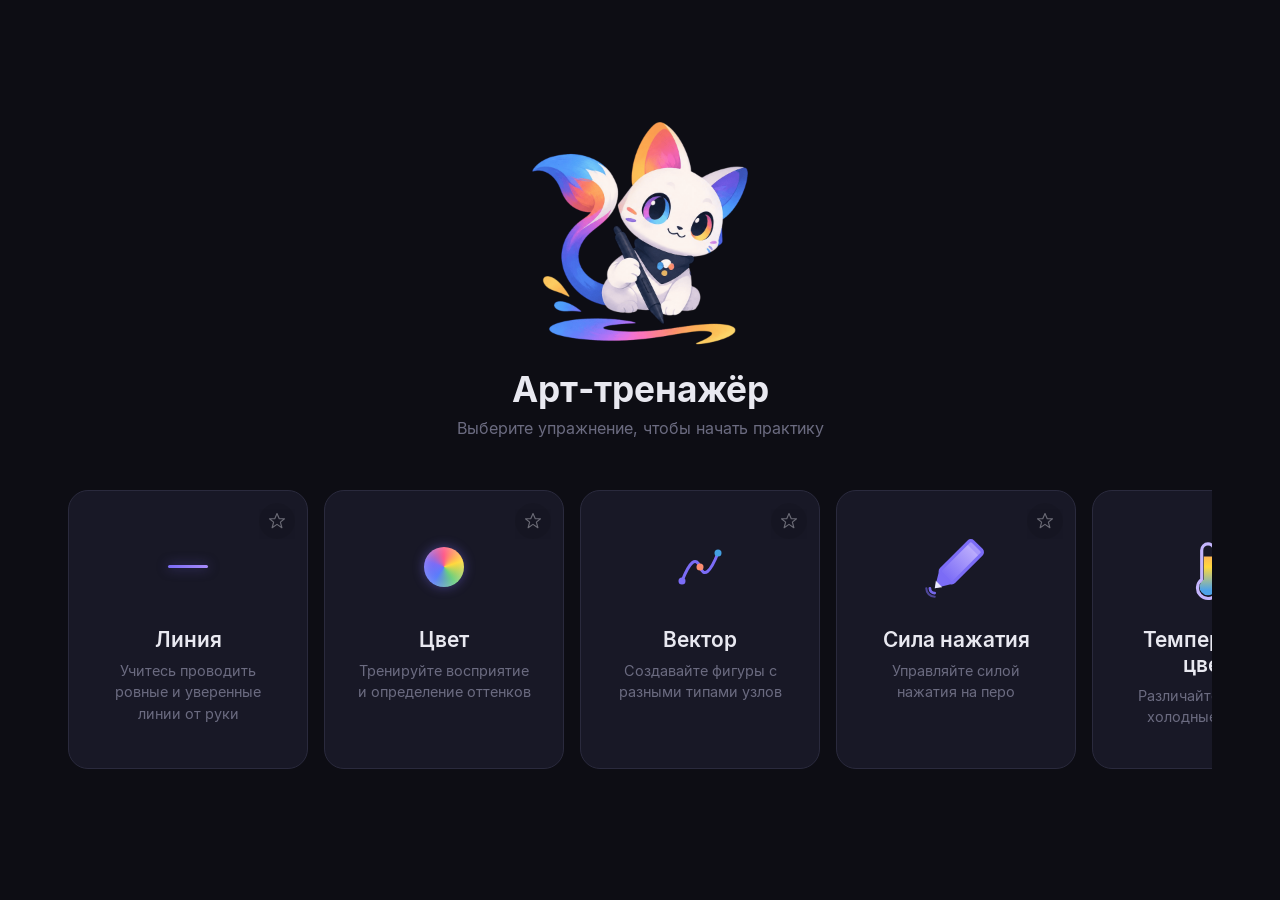
==== commit c536f4f1: "Добавил упражнения по светотени" ====
--- a/index.html
+++ b/index.html
@@ -26,6 +26,7 @@
     <meta name="twitter:image" content="https://drawtrainer.art/og-cover.png">
 
     <!-- Структурированные данные для расширенного сниппета в поиске -->
+     <script type="application/ld+json">
     {
       "@context": "https://schema.org",
       "@type": "WebApplication",
@@ -624,6 +625,36 @@
                 <div class="card-title">Слепой контур</div>
                 <div class="card-desc">Запоминайте фигуру и рисуйте её по памяти, не видя холста</div>
             </a>
+
+                        <a href="#" onclick="App.startExercise('tonal'); return false;">
+                <div class="card-icon icon-tonal">
+                    <svg viewBox="0 0 24 24" xmlns="http://www.w3.org/2000/svg" aria-hidden="true">
+                        <defs>
+                            <linearGradient id="tonalGrad" x1="0" y1="24" x2="24" y2="0">
+                                <stop offset="0%" stop-color="#000"/>
+                                <stop offset="50%" stop-color="#888"/>
+                                <stop offset="100%" stop-color="#fff"/>
+                            </linearGradient>
+                        </defs>
+                        <rect x="3" y="3" width="18" height="18" rx="4" fill="url(#tonalGrad)" stroke="#c4b5fd" stroke-width="1.5"/>
+                        <circle cx="16" cy="8" r="3" fill="#fff" opacity="0.8"/>
+                    </svg>
+                </div>
+                <div class="card-title">Свет и Тон</div>
+                <div class="card-desc">Угадывайте яркость участка на объёмной фигуре</div>
+            </a>
+
+            <a href="#" onclick="App.startExercise('lightdrag'); return false;">
+                <div class="card-icon icon-lightdrag">
+                    <svg viewBox="0 0 24 24" xmlns="http://www.w3.org/2000/svg" aria-hidden="true">
+                        <circle cx="12" cy="12" r="5" fill="#ffd54f" stroke="#c4b5fd" stroke-width="1.5"/>
+                        <path d="M12 2 L12 5 M12 19 L12 22 M2 12 L5 12 M19 12 L22 12" stroke="#c4b5fd" stroke-width="1.5" stroke-linecap="round"/>
+                        <path d="M5.5 5.5 L7.5 7.5 M16.5 16.5 L18.5 18.5 M5.5 18.5 L7.5 16.5 M16.5 7.5 L18.5 5.5" stroke="#c4b5fd" stroke-width="1.5" stroke-linecap="round"/>
+                    </svg>
+                </div>
+                <div class="card-title">Источник света</div>
+                <div class="card-desc">Направляйте источник света, чтобы совпасть с эталоном</div>
+            </a>
         </nav>
     </div>
 
@@ -1000,6 +1031,101 @@
         </div>
     </div>
 
+        <!-- TONAL EXERCISE -->
+    <div id="screen-tonal">
+        <div class="exercise-header">
+            <div class="exercise-header-left">
+                <button class="btn-back-menu" onclick="App.backToMenu()" title="В главное меню">←</button>
+                <div>
+                    <div class="exercise-title">Упражнение: Свет и Тон</div>
+                    <div class="exercise-status">Подберите тон области, обведённой кольцом</div>
+                </div>
+            </div>
+            <div class="level-badge" id="tonal-level-display">1 / 10</div>
+        </div>
+        <div class="tonal-wrapper">
+            <div class="app">
+                <div class="header" id="tonal-header">
+                    <span>Раунд <strong id="tonal-roundNum">1</strong> / <span id="tonal-roundTotal">10</span></span>
+                    <span>Счёт: <span class="score-value" id="tonal-scoreValue">0</span></span>
+                </div>
+                <div class="content" id="tonal-content">
+                    <div class="canvas-wrap" id="tonal-sceneWrap">
+                        <canvas id="tonal-scene"></canvas>
+                    </div>
+                    <div class="controls" id="tonal-controls">
+                        <div class="prompt">Подберите тон области, обведённой кольцом</div>
+                        <div class="slider-row">
+                            <div class="swatch-preview" id="tonal-swatchPreview"></div>
+                            <div class="slider-container">
+                                <input type="range" id="tonal-slider" min="0" max="255" value="128">
+                                <div class="slider-labels">
+                                    <span>0</span><span class="current" id="tonal-sliderValue">128</span><span>255</span>
+                                </div>
+                            </div>
+                        </div>
+                        <button id="tonal-submitBtn">Проверить</button>
+                        <div class="feedback" id="tonal-feedback"></div>
+                    </div>
+                </div>
+                <div class="game-over" id="tonal-gameOver">
+                    <h2>Сессия завершена!</h2>
+                    <div class="final-score" id="tonal-finalScore">0</div>
+                    <div class="grade" id="tonal-grade"></div>
+                    <button id="tonal-restartBtn">Играть снова</button>
+                </div>
+            </div>
+        </div>
+    </div>
+
+    <!-- LIGHTDRAG EXERCISE -->
+    <div id="screen-lightdrag">
+        <div class="exercise-header">
+            <div class="exercise-header-left">
+                <button class="btn-back-menu" onclick="App.backToMenu()" title="В главное меню">←</button>
+                <div>
+                    <div class="exercise-title">Упражнение: Источник Света</div>
+                    <div class="exercise-status">Двигайте солнце, пока тень не совпадёт с эталоном</div>
+                </div>
+            </div>
+            <div class="level-badge" id="lightdrag-level-display">1 / 10</div>
+        </div>
+        <div class="lightdrag-wrapper">
+            <div class="app">
+                <div class="top-bar" id="lightdrag-topBar">
+                    <span class="round-info">Раунд <strong id="lightdrag-roundNum">1</strong> / <span id="lightdrag-roundTotal">10</span></span>
+                    <span class="score-info">Счёт: <strong id="lightdrag-scoreValue">0</strong></span>
+                </div>
+                <div class="play-area" id="lightdrag-playArea">
+                    <div class="side-item reference">
+                        <div class="side-label">Эталон</div>
+                        <canvas id="lightdrag-refCanvas"></canvas>
+                    </div>
+                    <div class="main-canvas-container" id="lightdrag-mainCanvasContainer">
+                        <canvas id="lightdrag-mainCanvas"></canvas>
+                    </div>
+                    <div class="side-item pad-wrap">
+                        <div class="side-label">Свет</div>
+                        <div class="pad" id="lightdrag-pad">
+                            <div class="sun" id="lightdrag-sun"></div>
+                            <div class="target-marker" id="lightdrag-targetMarker"></div>
+                        </div>
+                    </div>
+                </div>
+                <div class="bottom-bar" id="lightdrag-bottomBar">
+                    <button id="lightdrag-submitBtn" class="submit-btn">Проверить</button>
+                    <div class="feedback" id="lightdrag-feedback"></div>
+                </div>
+                <div class="game-over" id="lightdrag-gameOver">
+                    <h2>Сессия завершена!</h2>
+                    <div class="final-score" id="lightdrag-finalScore">0</div>
+                    <div class="grade" id="lightdrag-grade"></div>
+                    <button id="lightdrag-restartBtn">Играть снова</button>
+                </div>
+            </div>
+        </div>
+    </div>
+
     <input type="file" id="figure-file-input" accept=".js,application/javascript,text/javascript,text/plain" style="display:none">
     <input type="file" id="vector-file-input" accept=".js,application/javascript,text/javascript,text/plain" style="display:none">
 
@@ -1079,6 +1205,8 @@
     <script src="js/pressure.js"></script>
     <script src="js/temperature.js"></script>
      <script src="js/blind.js"></script>
+     <script src="js/tonal.js"></script>
+    <script src="js/lightdrag.js"></script>
     <script src="js/menu.js"></script>
 </body>
 
--- a/styles.css
+++ b/styles.css
@@ -1293,4 +1293,215 @@
 .blind-final-row b { font-variant-numeric: tabular-nums; color: var(--text-main); background: rgba(255,255,255,0.06); padding: 2px 8px; border-radius: 6px; font-size: 13px; min-width: 40px; text-align: center; }
 .blind-final-row b.good { background: rgba(107, 207, 127, 0.15); color: var(--success-green); }
 .blind-final-row b.mid  { background: rgba(255, 217, 61, 0.15); color: #ffd93d; }
-.blind-final-row b.low  { background: rgba(255, 107, 107, 0.15); color: #ff6b6b; }+.blind-final-row b.low  { background: rgba(255, 107, 107, 0.15); color: #ff6b6b; }
+
+/* ============================================================
+   ЭКРАН: СВЕТОТЕНЬ (ТОН)
+   ============================================================ */
+#screen-tonal {
+    display: none; flex-direction: column; height: 100vh; height: 100dvh; width: 100vw; background: #1a1a1a; overflow: hidden;
+}
+#screen-tonal.hidden { display: none !important; }
+#screen-tonal .tonal-wrapper { flex: 1 1 auto; display: flex; overflow: hidden; min-height: 0; }
+
+#screen-tonal .app {
+    width: 100%; max-width: 1300px; margin: 0 auto; padding: 12px; display: flex; flex-direction: column; gap: 10px; min-height: 0; height: 100%;
+}
+#screen-tonal .header {
+    flex: 0 0 auto; display: flex; justify-content: space-between; align-items: center; padding: 10px 16px;
+    background: #252525; border-radius: 10px; border: 1px solid #3a3a3a; font-size: 14px; color: #888;
+}
+#screen-tonal .header strong { color: #e0e0e0; font-size: 16px; }
+#screen-tonal .header .score-value { color: #4a9eff; font-size: 18px; font-weight: 600; font-variant-numeric: tabular-nums; }
+#screen-tonal .content { flex: 1 1 auto; display: flex; gap: 12px; min-height: 0; min-width: 0; justify-content: center; align-items: flex-start; }
+
+/* Уменьшили высоту холста, чтобы учесть шапку приложения */
+#screen-tonal .canvas-wrap {
+    flex: 0 0 auto; width: min(calc(100vh - 240px), calc(100vw - 500px), 640px); height: min(calc(100vh - 240px), calc(100vw - 500px), 640px);
+    background: #252525; border-radius: 10px; border: 1px solid #3a3a3a; padding: 8px; display: flex; align-items: center; justify-content: center; overflow: hidden;
+}
+#screen-tonal #tonal-scene { display: block; width: 100%; height: 100%; border-radius: 6px; object-fit: contain; }
+#screen-tonal .controls {
+    flex: 1 1 auto; min-width: 300px; max-width: 400px; background: #252525; border-radius: 10px; border: 1px solid #3a3a3a;
+    padding: 14px 16px; display: flex; flex-direction: column; gap: 12px; overflow-y: auto;
+}
+#screen-tonal .prompt { font-size: 12px; color: #888; text-align: center; flex-shrink: 0; }
+#screen-tonal .slider-row { display: flex; align-items: center; gap: 12px; flex-shrink: 0; }
+#screen-tonal .swatch-preview { width: 48px; height: 48px; border-radius: 6px; border: 2px solid #3a3a3a; flex-shrink: 0; }
+#screen-tonal .slider-container { flex: 1; min-width: 0; width: 100%; }
+#screen-tonal input[type="range"] {
+    width: 100%; height: 32px; background: linear-gradient(to right, #000, #fff); border-radius: 6px;
+    -webkit-appearance: none; appearance: none; cursor: pointer; outline: none; display: block;
+}
+#screen-tonal input[type="range"]::-webkit-slider-thumb {
+    -webkit-appearance: none; appearance: none; width: 18px; height: 38px; background: transparent;
+    border: 3px solid #4a9eff; border-radius: 5px; cursor: grab; box-shadow: 0 0 0 2px #252525, 0 0 10px rgba(74, 158, 255, 0.5);
+}
+#screen-tonal .slider-labels { display: flex; justify-content: space-between; font-size: 11px; color: #888; margin-top: 2px; }
+#screen-tonal .slider-labels .current { color: #e0e0e0; font-weight: 600; }
+
+/* ВАЖНО: Стили кнопок теперь применяются ТОЛЬКО внутри .app */
+#screen-tonal .app button {
+    background: #4a9eff; color: #fff; border: none; padding: 12px 24px; border-radius: 8px; font-size: 15px; font-weight: 600;
+    cursor: pointer; width: 100%; font-family: inherit; flex-shrink: 0; transition: background 0.15s;
+}
+#screen-tonal .app button:hover:not(:disabled) { background: #6bb0ff; }
+#screen-tonal .app button:disabled { opacity: 0.5; cursor: not-allowed; }
+
+#screen-tonal .feedback {
+    padding: 10px 12px; border-radius: 8px; background: rgba(255, 255, 255, 0.03); border: 1px solid #3a3a3a;
+    display: none; flex-shrink: 0; animation: tonalFadeIn 0.2s ease-out;
+}
+#screen-tonal .feedback.visible { display: block; }
+@keyframes tonalFadeIn { from { opacity: 0; transform: translateY(-3px); } to { opacity: 1; transform: translateY(0); } }
+#screen-tonal .fb-swatches { display: flex; gap: 8px; margin-bottom: 10px; }
+#screen-tonal .fb-swatch-item { flex: 1; display: flex; flex-direction: column; gap: 3px; align-items: center; }
+#screen-tonal .fb-swatch { width: 100%; height: 34px; border-radius: 5px; border: 1px solid #3a3a3a; }
+#screen-tonal .fb-caption { font-size: 10px; color: #888; text-transform: uppercase; }
+#screen-tonal .tone-strip-wrap { margin-bottom: 10px; }
+#screen-tonal .tone-strip { height: 12px; background: linear-gradient(to right, #000, #fff); border-radius: 3px; position: relative; border: 1px solid #3a3a3a; }
+#screen-tonal .tone-marker { position: absolute; top: -3px; width: 2px; height: 18px; background: #4a9eff; transform: translateX(-50%); border-radius: 1px; box-shadow: 0 0 0 1px #252525; }
+#screen-tonal .tone-marker.correct { background: #4ade80; }
+#screen-tonal .fb-summary { font-size: 12px; color: #888; display: flex; justify-content: space-between; align-items: center; margin-bottom: 6px; }
+#screen-tonal .fb-summary .diff-value { font-weight: 700; font-size: 15px; }
+#screen-tonal .fb-summary .diff-value.good { color: #4ade80; }
+#screen-tonal .fb-summary .diff-value.ok { color: #fbbf24; }
+#screen-tonal .fb-summary .diff-value.bad { color: #f87171; }
+#screen-tonal .fb-summary .points { color: #4a9eff; font-weight: 700; font-size: 13px; }
+#screen-tonal .fb-comment { font-size: 12px; color: #888; }
+#screen-tonal .game-over { flex: 1; display: none; flex-direction: column; align-items: center; justify-content: center; text-align: center; padding: 20px; }
+#screen-tonal .game-over.visible { display: flex; }
+#screen-tonal .game-over h2 { font-size: 24px; }
+#screen-tonal .game-over .final-score { font-size: 48px; font-weight: 700; color: #4a9eff; margin: 16px 0; }
+#screen-tonal .game-over .grade { font-size: 16px; color: #888; margin-bottom: 24px; }
+#screen-tonal .app .game-over button { width: auto; padding: 14px 40px; font-size: 16px; } /* Сброс ширины для кнопки рестарта */
+
+@media (max-width: 760px) {
+    #screen-tonal .content { flex-direction: column; overflow-y: auto; }
+    #screen-tonal .canvas-wrap { width: min(calc(100vw - 40px), 55vh); height: min(calc(100vw - 40px), 55vh); align-self: center; }
+    #screen-tonal .controls { max-width: none; min-width: 0; }
+}
+
+/* ============================================================
+   ЭКРАН: СВЕТОТЕНЬ (СВЕТ)
+   ============================================================ */
+#screen-lightdrag {
+    display: none; flex-direction: column; height: 100vh; height: 100dvh; width: 100vw; background: #1a1a1a; overflow: hidden;
+}
+#screen-lightdrag.hidden { display: none !important; }
+#screen-lightdrag .lightdrag-wrapper { flex: 1 1 auto; display: flex; overflow: hidden; min-height: 0; }
+
+#screen-lightdrag .app { width: 100%; max-width: 1100px; margin: 0 auto; padding: 12px; height: 90%; display: flex; flex-direction: column; gap: 10px; }
+#screen-lightdrag .top-bar {
+    flex: 0 0 auto; display: flex; justify-content: space-between; padding: 8px 16px; background: #252525;
+    border-radius: 10px; border: 1px solid #3a3a3a; font-size: 14px; color: #888;
+}
+#screen-lightdrag .top-bar strong { color: #e0e0e0; }
+#screen-lightdrag .score-info strong { color: #4a9eff; font-size: 18px; }
+#screen-lightdrag .play-area { flex: 1 1 auto; display: flex; gap: 12px; align-items: center; justify-content: center; min-height: 0; }
+#screen-lightdrag .side-item { flex: 0 0 auto; display: flex; flex-direction: column; align-items: center; gap: 6px; }
+#screen-lightdrag .side-label { font-size: 10px; color: #888; text-transform: uppercase; }
+#screen-lightdrag .reference canvas { display: block; border-radius: 6px; border: 1px solid #3a3a3a; }
+#screen-lightdrag .main-canvas-container {
+    flex: 0 0 auto; width: max(100px, min(calc(100vh - 250px), calc(100vw - 380px), 500px));
+    height: max(100px, min(calc(100vh - 250px), calc(100vw - 380px), 500px));
+    display: flex; align-items: center; justify-content: center; background: #252525; border: 1px solid #3a3a3a; border-radius: 10px;
+}
+#screen-lightdrag .main-canvas-container canvas { width: 100%; height: 100%; display: block; }
+#screen-lightdrag .pad {
+    position: relative; width: min(150px, 22vh); height: min(150px, 22vh); border-radius: 50%;
+    background: radial-gradient(circle, rgba(74, 158, 255, 0.05) 0%, rgba(74, 158, 255, 0.15) 50%, rgba(74, 158, 255, 0.4) 100%);
+    box-shadow: inset 0 0 0 2px #3a3a3a; cursor: grab; touch-action: none;
+}
+#screen-lightdrag .pad:active { cursor: grabbing; }
+#screen-lightdrag .sun {
+    position: absolute; width: 20%; height: 20%; border-radius: 50%;
+    background: radial-gradient(circle, #fff8e1 0%, #ffd54f 55%, #ff9800 100%);
+    box-shadow: 0 0 16px rgba(255, 213, 79, 0.7), 0 0 40px rgba(255, 152, 0, 0.3);
+    transform: translate(-50%, -50%); pointer-events: none;
+}
+#screen-lightdrag .target-marker {
+    position: absolute; width: 16px; height: 16px; border-radius: 50%; border: 2px solid #4ade80;
+    transform: translate(-50%, -50%); pointer-events: none; display: none; box-shadow: 0 0 12px rgba(74, 222, 128, 0.6);
+}
+#screen-lightdrag .target-marker::after { content: ''; position: absolute; inset: 2px; border-radius: 50%; background: #4ade80; }
+#screen-lightdrag .bottom-bar { flex: 0 0 auto; display: flex; gap: 12px; align-items: center; justify-content: center; min-height: 52px; }
+
+.bottom-bar:has(.visible) {
+    margin: auto;
+    width: fit-content;
+}
+
+/* ВАЖНО: Стили кнопок строго внутри .app */
+#screen-lightdrag .app button.submit-btn {
+    flex: 0 0 220px; background: #4a9eff; color: #fff; border: none; padding: 12px 24px; border-radius: 8px;
+    font-size: 15px; font-weight: 600; cursor: pointer; font-family: inherit;
+}
+#screen-lightdrag .app button.submit-btn:hover:not(:disabled) { background: #6bb0ff; }
+#screen-lightdrag .feedback {
+    flex: 1 1 auto; min-width: 0; display: none; align-items: center; gap: 12px; padding: 10px 16px;
+    border-radius: 8px; background: rgba(255, 255, 255, 0.03); border: 1px solid #3a3a3a; font-size: 14px;
+}
+#screen-lightdrag .feedback.visible { display: flex; }
+#screen-lightdrag .quality.good { color: #4ade80; } #screen-lightdrag .quality.ok { color: #fbbf24; } #screen-lightdrag .quality.bad { color: #f87171; }
+#screen-lightdrag .score-add { color: #4a9eff; font-weight: 700; font-size: 16px; }
+#screen-lightdrag .detail { color: #888; font-size: 13px; white-space: nowrap; overflow: hidden; text-overflow: ellipsis; }
+#screen-lightdrag .game-over { flex: 1; display: none; flex-direction: column; align-items: center; justify-content: center; text-align: center; }
+#screen-lightdrag .game-over.visible { display: flex; }
+#screen-lightdrag .game-over h2 { font-size: 26px; margin-bottom: 12px; }
+#screen-lightdrag .game-over .final-score { font-size: 48px; font-weight: 700; color: #4a9eff; margin: 20px 0; }
+#screen-lightdrag .game-over .grade { font-size: 18px; color: #888; margin-bottom: 28px; }
+#screen-lightdrag .app .game-over button { background: #4a9eff; color: #fff; border: none; padding: 14px 40px; border-radius: 8px; font-size: 16px; font-weight: 600; cursor: pointer; }
+
+/* ============================================================
+   Закладки в главном меню
+   ============================================================ */
+
+.card-pin {
+    position: absolute;
+    top: 12px;
+    right: 12px;
+    width: 36px;
+    height: 36px;
+    display: flex;
+    align-items: center;
+    justify-content: center;
+    background: rgba(0, 0, 0, 0.2);
+    border-radius: 50%;
+    cursor: pointer;
+    z-index: 10;
+    transition: all 0.2s ease;
+    opacity: 0.4;
+}
+
+.card-pin svg {
+    width: 18px;
+    height: 18px;
+    fill: none;
+    stroke: var(--text-main);
+    stroke-width: 1.5;
+    stroke-linejoin: round;
+    transition: all 0.2s ease;
+}
+
+/* При наведении на карточку кнопка становится ярче */
+.menu a:hover .card-pin {
+    opacity: 1;
+    background: rgba(0, 0, 0, 0.4);
+}
+
+/* Состояние активной закладки (звезда закрашена золотым) */
+.card-pin.active {
+    opacity: 1;
+    background: rgba(255, 217, 61, 0.15);
+}
+.card-pin.active svg {
+    fill: #ffd93d;
+    stroke: #ffd93d;
+}
+
+/* Легкий акцент для самой карточки с активной закладкой */
+.menu a.is-pinned {
+    border-color: rgba(255, 217, 61, 0.4);
+    box-shadow: 0 0 20px rgba(255, 217, 61, 0.05);
+}
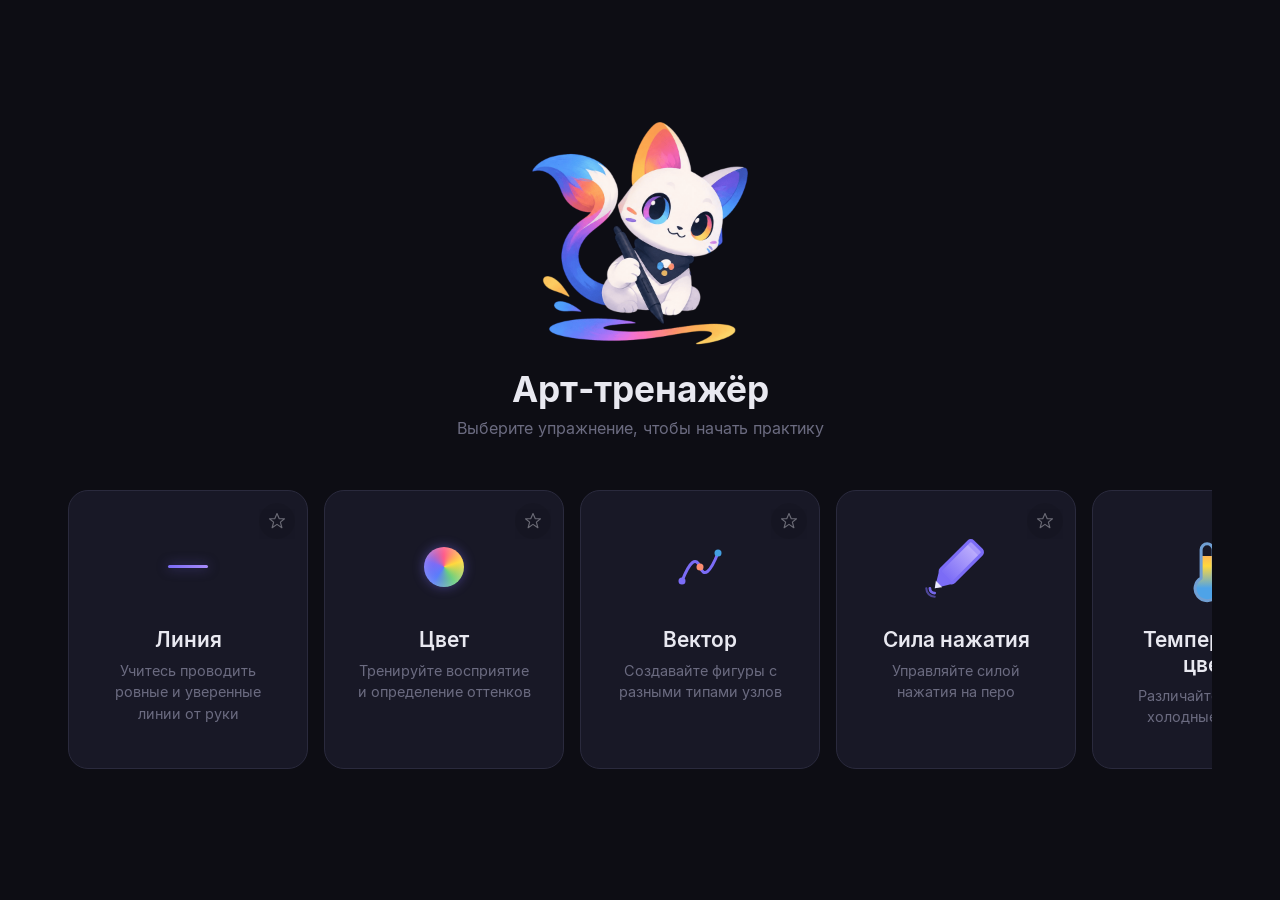
==== commit 6969068b: "Поправил иконку температуры" ====
--- a/index.html
+++ b/index.html
@@ -588,7 +588,7 @@
             </a>
                                                             <a href="#" onclick="App.startExercise('temperature'); return false;">
                 <div class="card-icon icon-temperature">
-                    <svg viewBox="0 0 24 24" xmlns="http://www.w3.org/2000/svg" aria-hidden="true">
+                    <svg viewBox="0 0 25 25" xmlns="http://www.w3.org/2000/svg" aria-hidden="true">
                         <defs>
                             <linearGradient id="tempGrad" x1="0" y1="23" x2="0" y2="1" gradientUnits="userSpaceOnUse">
                                 <stop offset="0%" stop-color="#4ea3e8"/>
@@ -604,10 +604,10 @@
                         <line x1="15" y1="18" x2="18" y2="18" stroke="url(#tempGrad)" stroke-width="1.8" stroke-linecap="round"/>
 
                         <!-- Жидкость внутри (градиент) -->
-                        <path d="M 8 7 L 12 7 L 12 18 A 4 4 0 1 1 8 18 Z" fill="url(#tempGrad)"/>
+                        <path d="M 7 7 L 13 7 L 13 18 A 6 6 0 1 1 7 18 Z" fill="url(#tempGrad)"/>
                         
                         <!-- Контур термометра (светло-фиолетовый) -->
-                        <path d="M 7 4 A 3 3 0 0 1 13 4 L 13 18 A 5 5 0 1 1 7 18 Z" fill="none" stroke="#c4b5fd" stroke-width="1.5" stroke-linejoin="round"/>
+                        <path d="M 7 4 A 3 3 0 0 1 13 4 L 13 18 A 6 6 0 1 1 7 18 Z" fill="none" stroke="#709fd3ff" stroke-width="1.5" stroke-linejoin="round"/>
                     </svg>
                 </div>
                 <div class="card-title" style="text-align:center">Температура цвета</div>
